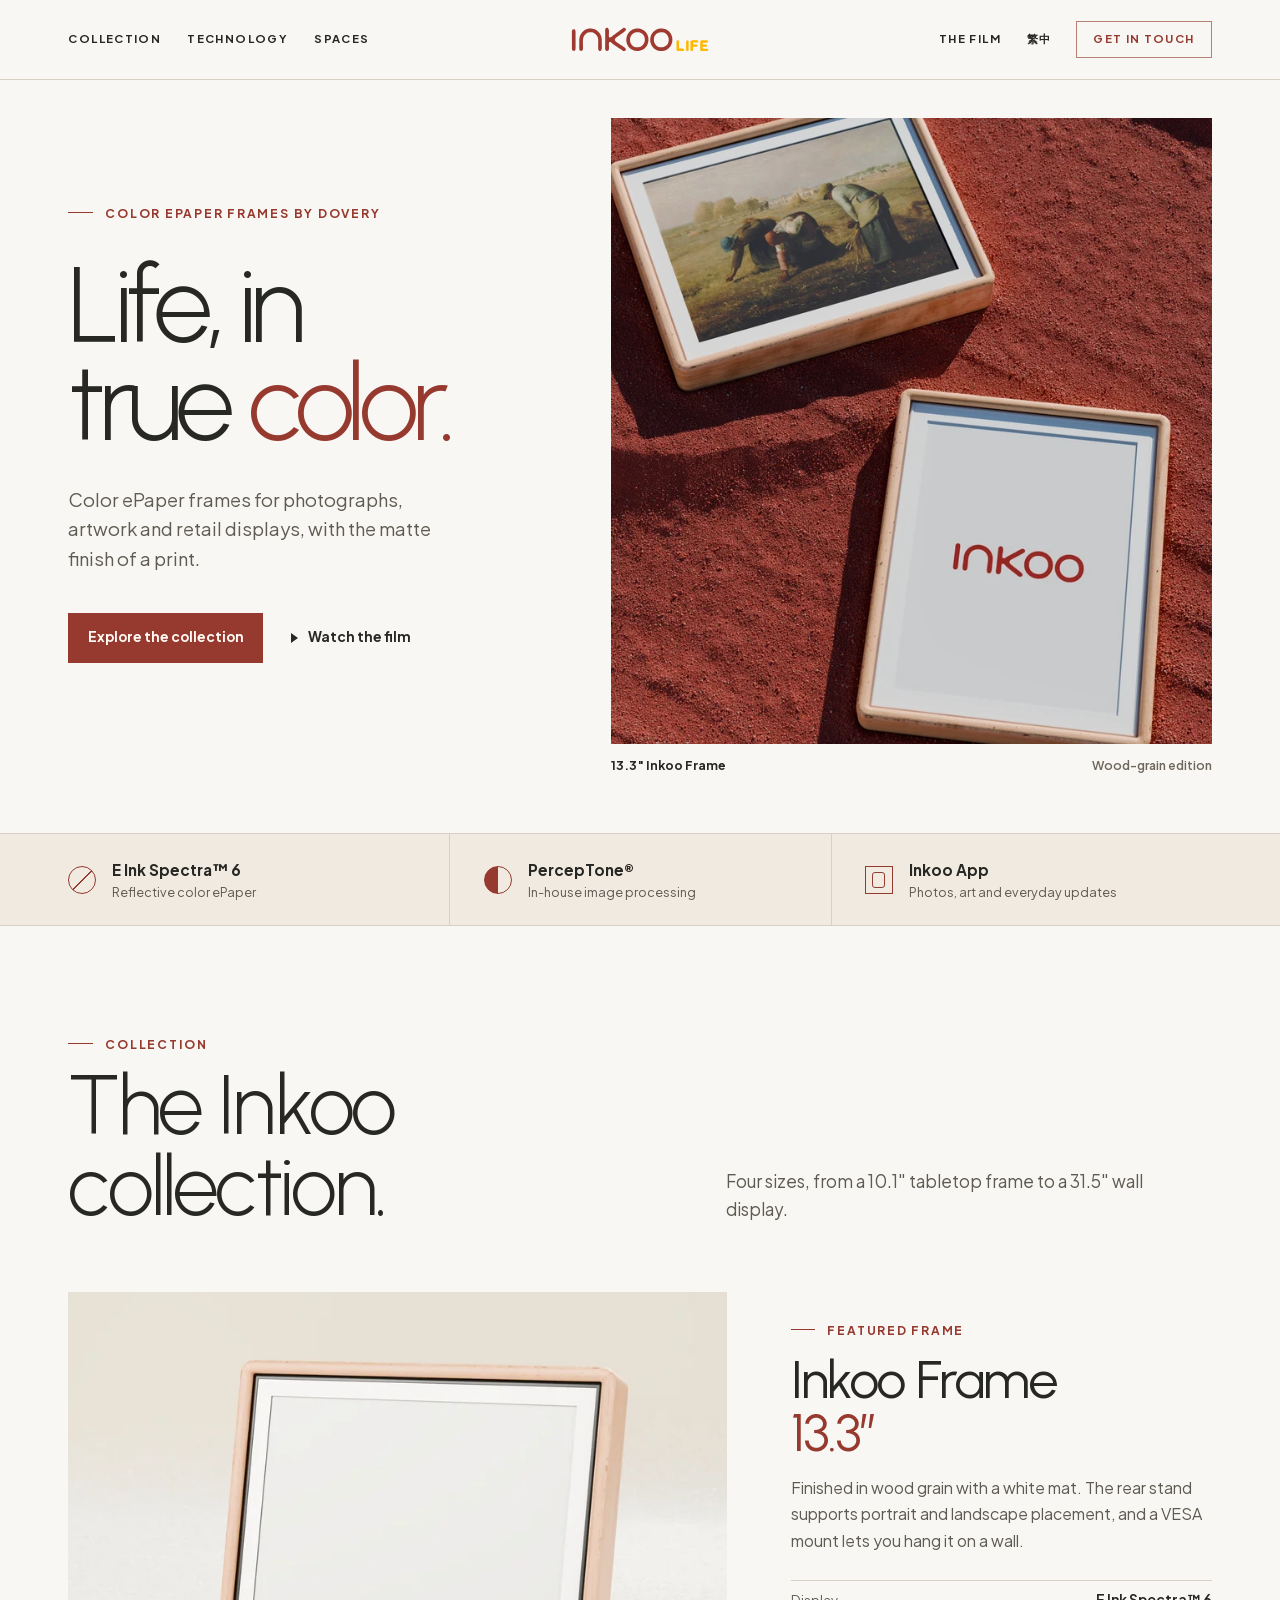
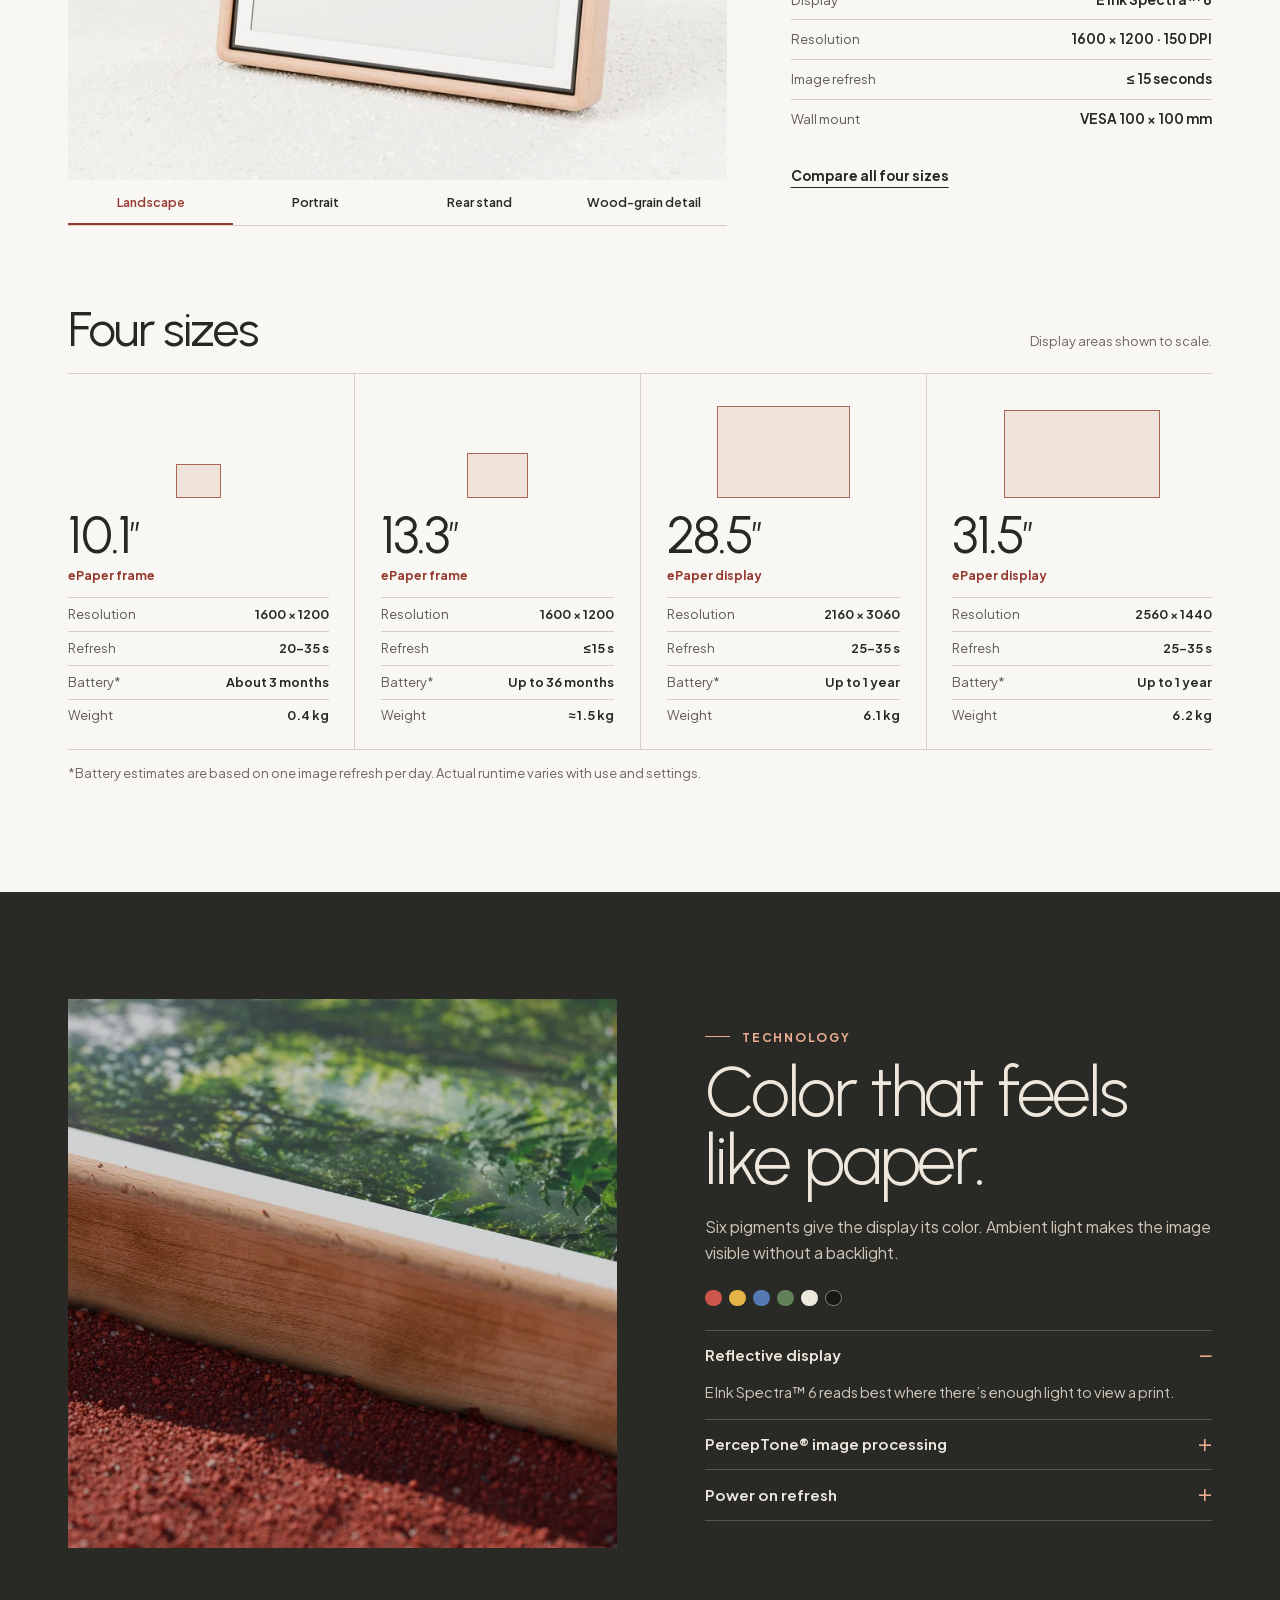
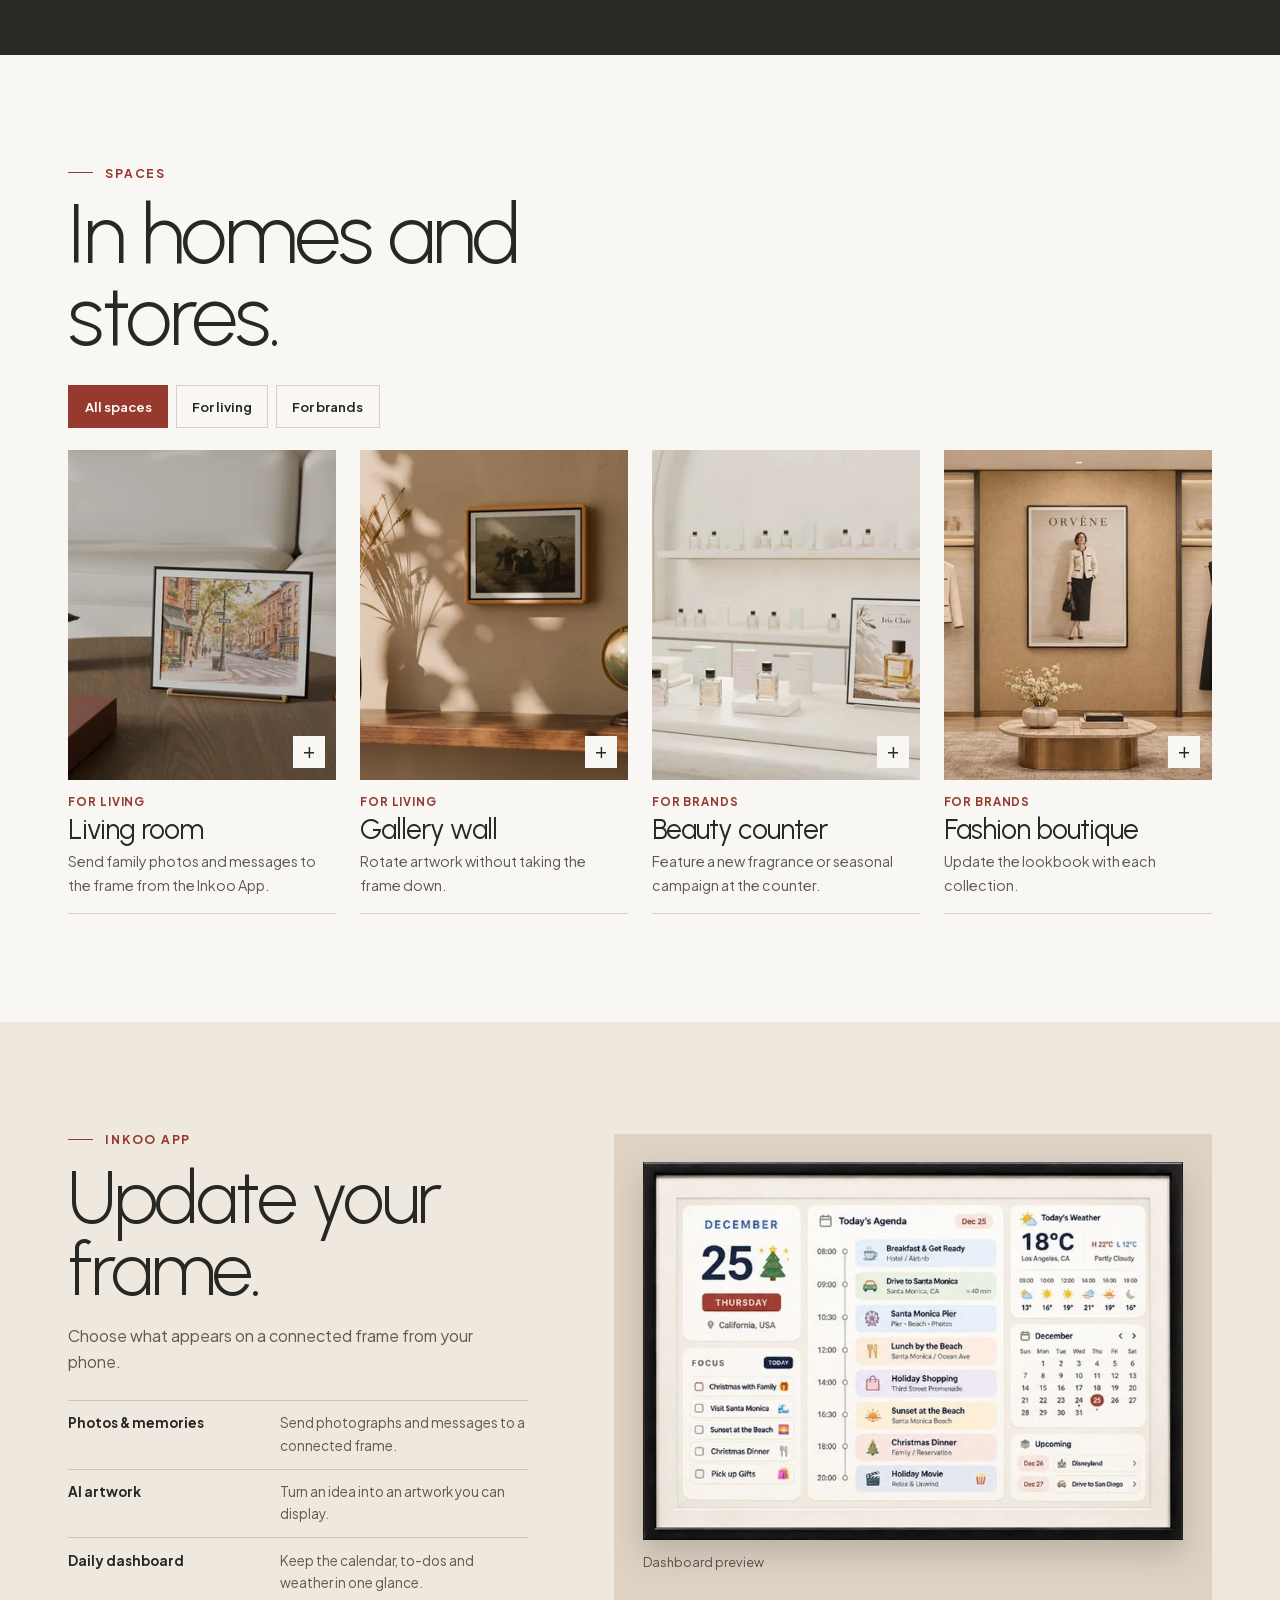
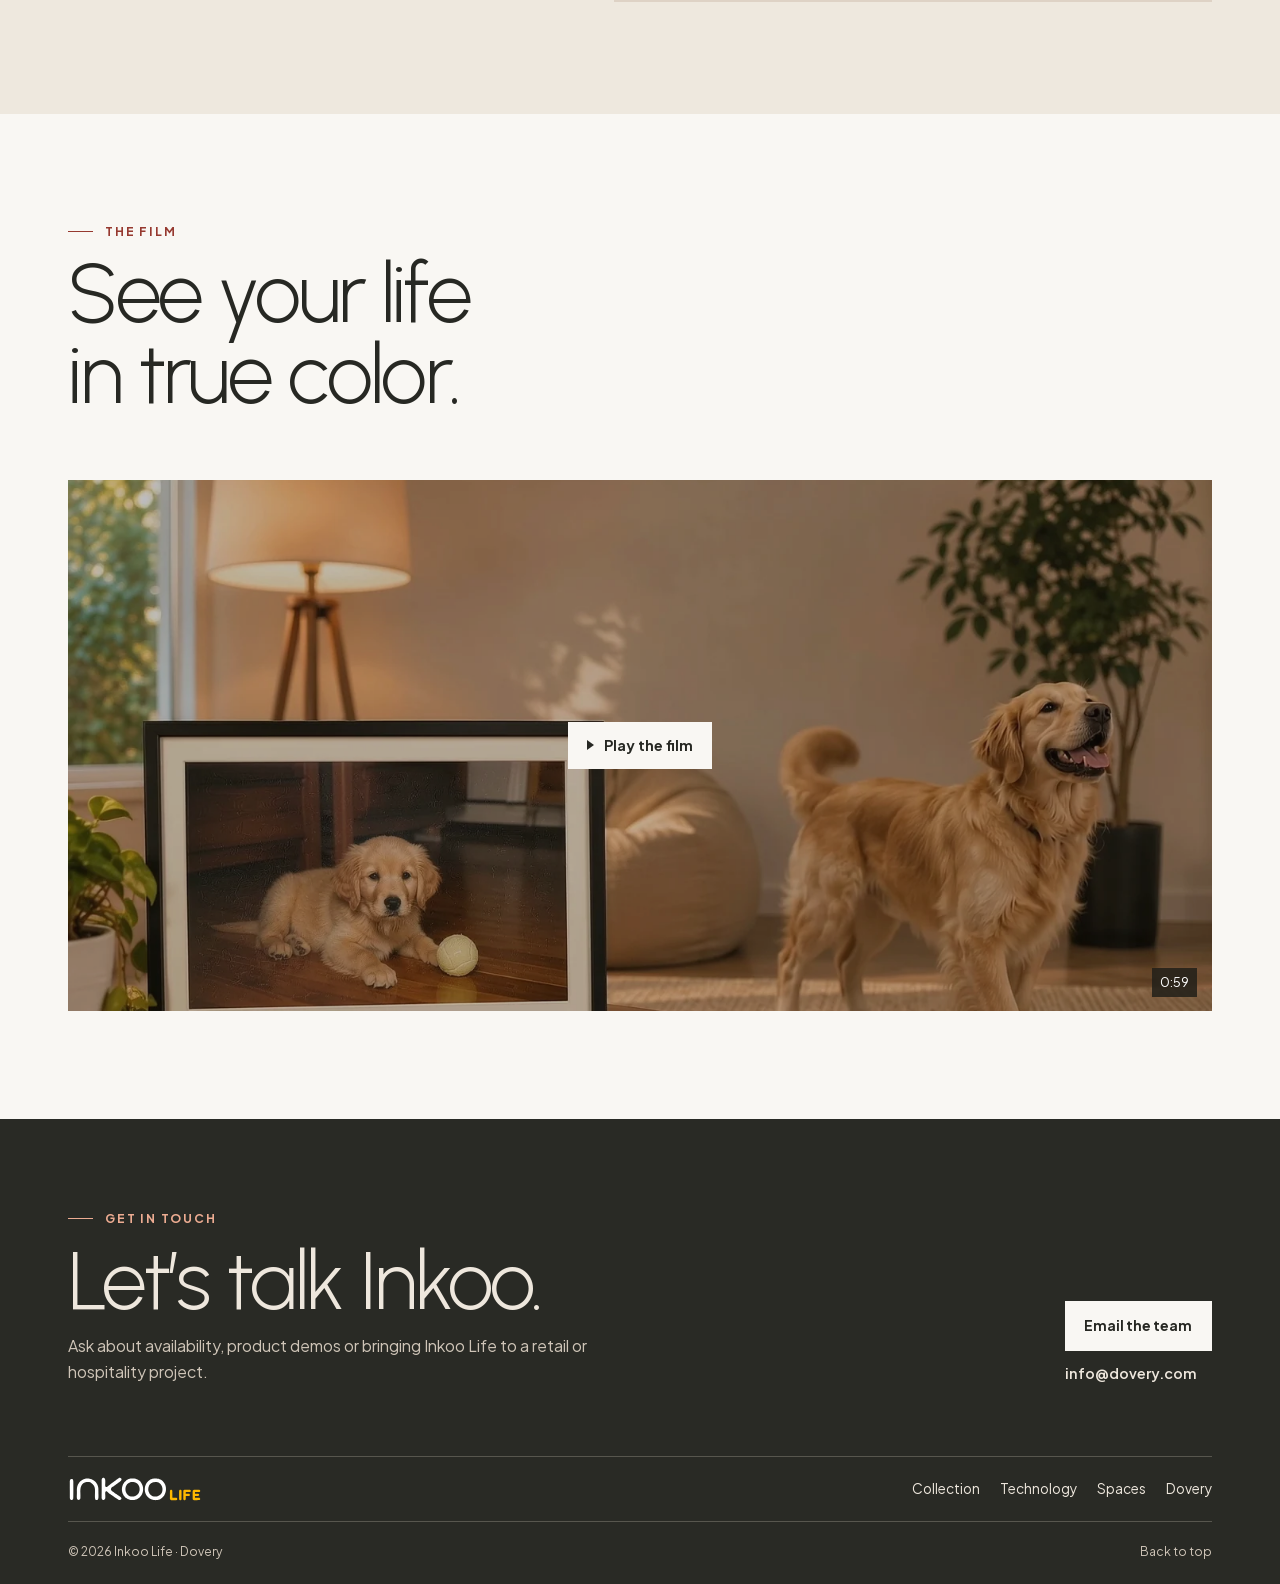
==== docs/index.html @ 4a658386 "Publish Inkoo Life demo" ====
<!doctype html>
<html lang="en">
<head>
  <meta charset="utf-8">
  <meta name="viewport" content="width=device-width, initial-scale=1">
  <meta name="theme-color" content="#f9f7f3">
  <title>Inkoo Life — Color ePaper Frames by Dovery</title>
  <meta name="description" content="Color ePaper frames with the look of print. Explore Inkoo Life by Dovery for homes, galleries and retail spaces.">
  <meta property="og:type" content="website">
  <meta property="og:site_name" content="Inkoo Life">
  <meta property="og:title" content="Inkoo Life — Color ePaper Frames by Dovery">
  <meta property="og:description" content="Color ePaper frames with the look of print. Explore Inkoo Life by Dovery for homes, galleries and retail spaces.">
  <meta property="og:image" content="https://jedieason.github.io/include-life-demo/assets/social.jpg">
  <meta property="og:locale" content="en_US">
  <link rel="canonical" href="https://jedieason.github.io/include-life-demo/">
  <link rel="alternate" hreflang="en" href="https://jedieason.github.io/include-life-demo/">
  <link rel="alternate" hreflang="zh-Hant" href="https://jedieason.github.io/include-life-demo/zh/">
  <link rel="alternate" hreflang="x-default" href="https://jedieason.github.io/include-life-demo/">
  <link rel="icon" type="image/svg+xml" href="./assets/favicon.svg?v=2">
  <link rel="preload" href="./assets/urbanist.woff2" as="font" type="font/woff2" crossorigin>
  <link rel="stylesheet" href="./style.css">
  <script src="./site.js" defer></script>
</head>
<body id="top">
  <a class="skip-link" href="#main">Skip to content</a>
  <header class="site-header">
    <div class="reading-progress" aria-hidden="true"></div>
    <div class="shell header-inner">
      <nav class="nav nav-left" aria-label="Explore Inkoo Life">
        <a href="#collection">Collection</a>
        <a href="#technology">Technology</a>
        <a href="#spaces">Spaces</a>
      </nav>
      <a class="brand" href="./" aria-label="Inkoo Life home">
        <img src="./assets/inkoo-life.svg" width="160" height="31" alt="Inkoo Life">
      </a>
      <nav class="nav nav-right" aria-label="Film, language and contact">
        <a href="#film">The Film</a>
        <a class="language" href="./zh/" hreflang="zh-Hant" lang="zh-Hant">繁中</a>
        <a class="nav-contact" href="#contact">Get in touch</a>
      </nav>
      <details class="mobile-menu">
        <summary><span>Menu</span><i aria-hidden="true"></i></summary>
        <nav class="mobile-nav" aria-label="Explore Inkoo Life">
          <a href="#collection">Collection</a>
          <a href="#technology">Technology</a>
          <a href="#spaces">Spaces</a>
          <a href="#film">The Film</a>
          <a href="#contact">Get in touch</a>
          <a class="language" href="./zh/" hreflang="zh-Hant" lang="zh-Hant">繁中</a>
        </nav>
      </details>
    </div>
  </header>

  <main id="main">
    <section class="hero shell" aria-labelledby="hero-title">
      <div class="hero-copy">
        <p class="eyebrow">Color ePaper frames by Dovery</p>
        <h1 class="hero-title" id="hero-title">Life, in<br>true <em>color.</em></h1>
        <p class="hero-desc">Color ePaper frames for photographs, artwork and retail displays, with the matte finish of a print.</p>
        <div class="hero-actions">
          <a class="button button-primary" href="#collection">Explore the collection</a>
          <a class="text-link play-link" href="#film"><span class="play-icon" aria-hidden="true"></span>Watch the film</a>
        </div>
      </div>
      <figure class="hero-figure">
        <div class="hero-media">
          <img src="./assets/hero-1440.webp" srcset="./assets/hero-720.webp 720w, ./assets/hero-1440.webp 1440w" sizes="(max-width: 730px) 100vw, 53vw" width="1440" height="2016" fetchpriority="high" alt="Two Inkoo Life ePaper frames on red earth, one showing Millet’s The Gleaners">
        </div>
        <figcaption><span>13.3″ Inkoo Frame</span><span>Wood-grain edition</span></figcaption>
      </figure>
    </section>

    <div class="feature-band">
      <div class="shell feature-grid">
        <a href="#technology"><span class="feature-icon pigment-icon" aria-hidden="true"></span><span><strong>E Ink Spectra™ 6</strong><small>Reflective color ePaper</small></span></a>
        <a href="#perceptone"><span class="feature-icon tone-icon" aria-hidden="true"></span><span><strong>PercepTone®</strong><small>In-house image processing</small></span></a>
        <a href="#app"><span class="feature-icon app-icon" aria-hidden="true"></span><span><strong>Inkoo App</strong><small>Photos, art and everyday updates</small></span></a>
      </div>
    </div>

    <section class="section shell" id="collection" aria-labelledby="collection-title">
      <div class="section-head">
        <div>
          <p class="eyebrow">Collection</p>
          <h2 id="collection-title">The Inkoo<br>collection.</h2>
        </div>
        <p>Four sizes, from a 10.1″ tabletop frame to a 31.5″ wall display.</p>
      </div>
      <div class="product">
        <div class="product-gallery" data-gallery>
          <figure class="product-picture">
            <img id="product-view" data-angle="landscape" src="./assets/landscape-1500.webp" srcset="./assets/landscape-900.webp 900w, ./assets/landscape-1500.webp 1500w" sizes="(max-width: 880px) 93vw, 54vw" width="1500" height="1000" loading="lazy" decoding="async" alt="Landscape view of the 13.3-inch Inkoo frame with a wood-grain finish and white mat">
          </figure>
          <div class="product-views" role="group" aria-label="Product view">
            <button type="button" aria-pressed="true" aria-controls="product-view" data-view="./assets/landscape" data-angle="landscape" data-alt="Landscape view of the 13.3-inch Inkoo frame with a wood-grain finish and white mat">Landscape</button>
<button type="button" aria-pressed="false" aria-controls="product-view" data-view="./assets/portrait" data-angle="portrait" data-alt="Portrait view of the 13.3-inch Inkoo frame">Portrait</button>
<button type="button" aria-pressed="false" aria-controls="product-view" data-view="./assets/rear" data-angle="rear" data-alt="Back of the Inkoo frame with its stand extended">Rear stand</button>
<button type="button" aria-pressed="false" aria-controls="product-view" data-view="./assets/joint" data-angle="joint" data-alt="Close-up of the wood-grain corner and layered white mat">Wood-grain detail</button>
          </div>
        </div>
        <div class="product-copy">
          <p class="eyebrow">Featured frame</p>
          <h3>Inkoo Frame <span>13.3″</span></h3>
          <p>Finished in wood grain with a white mat. The rear stand supports portrait and landscape placement, and a VESA mount lets you hang it on a wall.</p>
          <dl class="product-spec">
            <div><dt>Display</dt><dd>E Ink Spectra™ 6</dd></div>
<div><dt>Resolution</dt><dd>1600 × 1200 · 150 DPI</dd></div>
<div><dt>Image refresh</dt><dd>≤ 15 seconds</dd></div>
<div><dt>Wall mount</dt><dd>VESA 100 × 100 mm</dd></div>
          </dl>
          <a class="text-link underlined" href="#sizes">Compare all four sizes</a>
        </div>
      </div>
      <div class="sizes" id="sizes">
        <div class="sizes-head">
          <h3>Four sizes</h3>
          <p>Display areas shown to scale.</p>
        </div>
        <div class="sizes-grid"><article class="model">
          <div class="model-scale" aria-hidden="true">
            <span style="--model-width:29.18%;--model-ratio:1.3333"></span>
          </div>
          <h4>10.1<span>″</span></h4>
          <p>ePaper frame</p>
          <dl><div><dt>Resolution</dt><dd>1600 × 1200</dd></div>
<div><dt>Refresh</dt><dd>20–35 s</dd></div>
<div><dt>Battery*</dt><dd>About 3 months</dd></div>
<div><dt>Weight</dt><dd>0.4 kg</dd></div></dl>
        </article>
<article class="model">
          <div class="model-scale" aria-hidden="true">
            <span style="--model-width:38.83%;--model-ratio:1.3333"></span>
          </div>
          <h4>13.3<span>″</span></h4>
          <p>ePaper frame</p>
          <dl><div><dt>Resolution</dt><dd>1600 × 1200</dd></div>
<div><dt>Refresh</dt><dd>≤ 15 s</dd></div>
<div><dt>Battery*</dt><dd>Up to 36 months</dd></div>
<div><dt>Weight</dt><dd>≈ 1.5 kg</dd></div></dl>
        </article>
<article class="model">
          <div class="model-scale" aria-hidden="true">
            <span style="--model-width:85.05%;--model-ratio:1.4444"></span>
          </div>
          <h4>28.5<span>″</span></h4>
          <p>ePaper display</p>
          <dl><div><dt>Resolution</dt><dd>2160 × 3060</dd></div>
<div><dt>Refresh</dt><dd>25–35 s</dd></div>
<div><dt>Battery*</dt><dd>Up to 1 year</dd></div>
<div><dt>Weight</dt><dd>6.1 kg</dd></div></dl>
        </article>
<article class="model">
          <div class="model-scale" aria-hidden="true">
            <span style="--model-width:100.00%;--model-ratio:1.7776"></span>
          </div>
          <h4>31.5<span>″</span></h4>
          <p>ePaper display</p>
          <dl><div><dt>Resolution</dt><dd>2560 × 1440</dd></div>
<div><dt>Refresh</dt><dd>25–35 s</dd></div>
<div><dt>Battery*</dt><dd>Up to 1 year</dd></div>
<div><dt>Weight</dt><dd>6.2 kg</dd></div></dl>
        </article></div>
        <p class="fine-print">*Battery estimates are based on one image refresh per day. Actual runtime varies with use and settings.</p>
      </div>
    </section>

    <section class="technology" id="technology" aria-labelledby="tech-title">
      <div class="shell tech-grid">
        <figure class="tech-image">
          <img src="./assets/pigments-1450.webp" srcset="./assets/pigments-850.webp 850w, ./assets/pigments-1450.webp 1450w" sizes="(max-width: 880px) 93vw, 47vw" width="1450" height="1450" loading="lazy" decoding="async" alt="Close-up of a rainforest scene shown on an Inkoo ePaper display over red sand">
        </figure>
        <div class="tech-copy">
          <p class="eyebrow">Technology</p>
          <h2 id="tech-title">Color that feels<br>like paper.</h2>
          <p class="tech-intro">Six pigments give the display its color. Ambient light makes the image visible without a backlight.</p>
          <div class="swatches" role="img" aria-label="Six pigments: red, yellow, blue, green, white and black"><i></i><i></i><i></i><i></i><i></i><i></i></div>
          <div class="tech-details"><details id="reflective-color" open><summary>Reflective display</summary><p>E Ink Spectra™ 6 reads best where there’s enough light to view a print.</p></details>
<details id="perceptone"><summary>PercepTone® image processing</summary><p>Dovery’s in-house image engine tunes whites, shadows, gradients and texture for the color ePaper palette.</p></details>
<details id="bistable"><summary>Power on refresh</summary><p>The panel holds a still image without power. Refreshes and standby electronics draw power.</p></details></div>
        </div>
      </div>
    </section>

    <section class="section shell" id="spaces" aria-labelledby="spaces-title">
      <div class="section-head spaces-head">
        <div>
          <p class="eyebrow">Spaces</p>
          <h2 id="spaces-title">In homes and stores.</h2>
        </div>
      </div>
      <div class="space-filter" role="group" aria-label="Filter spaces">
        <button type="button" data-filter="all" aria-pressed="true">All spaces</button>
        <button type="button" data-filter="living" aria-pressed="false">For living</button>
        <button type="button" data-filter="brands" aria-pressed="false">For brands</button>
      </div>
      <div class="space-grid" id="space-grid"><article class="space-card" data-space="living">
          <a class="space-image" href="./assets/living-1280.webp" data-scene data-title="Living room" data-description="Send family photos and messages to the frame from the Inkoo App.">
            <img src="./assets/living-580.webp" width="1600" height="1067" loading="lazy" decoding="async" alt="Image of an Inkoo frame on a coffee table in a softly lit living room">
            <span class="expand-icon" aria-hidden="true">+</span>
          </a>
          <div class="space-copy"><p class="space-category">For living</p><h3>Living room</h3><p>Send family photos and messages to the frame from the Inkoo App.</p></div>
        </article>
<article class="space-card" data-space="living">
          <a class="space-image" href="./assets/wall-1350.webp" data-scene data-title="Gallery wall" data-description="Rotate artwork without taking the frame down.">
            <img src="./assets/wall-580.webp" width="2000" height="1333" loading="lazy" decoding="async" alt="Inkoo frame showing The Gleaners beside dried wheat and a globe">
            <span class="expand-icon" aria-hidden="true">+</span>
          </a>
          <div class="space-copy"><p class="space-category">For living</p><h3>Gallery wall</h3><p>Rotate artwork without taking the frame down.</p></div>
        </article>
<article class="space-card" data-space="brands">
          <a class="space-image" href="./assets/beauty-1280.webp" data-scene data-title="Beauty counter" data-description="Feature a new fragrance or seasonal campaign at the counter.">
            <img src="./assets/beauty-580.webp" width="1400" height="933" loading="lazy" decoding="async" alt="Inkoo display on a light-toned fragrance counter beside perfume bottles">
            <span class="expand-icon" aria-hidden="true">+</span>
          </a>
          <div class="space-copy"><p class="space-category">For brands</p><h3>Beauty counter</h3><p>Feature a new fragrance or seasonal campaign at the counter.</p></div>
        </article>
<article class="space-card" data-space="brands">
          <a class="space-image" href="./assets/boutique-1350.webp" data-scene data-title="Fashion boutique" data-description="Update the lookbook with each collection.">
            <img src="./assets/boutique-580.webp" width="1536" height="1024" loading="lazy" decoding="async" alt="Fashion campaign displayed on an Inkoo panel inside a boutique">
            <span class="expand-icon" aria-hidden="true">+</span>
          </a>
          <div class="space-copy"><p class="space-category">For brands</p><h3>Fashion boutique</h3><p>Update the lookbook with each collection.</p></div>
        </article></div>
    </section>

    <section class="app-section" id="app" aria-labelledby="app-title">
      <div class="shell app-grid">
        <div>
          <p class="eyebrow">Inkoo App</p>
          <h2 id="app-title">Update your<br>frame.</h2>
          <p class="app-intro">Choose what appears on a connected frame from your phone.</p>
          <ul class="app-list"><li><strong>Photos &amp; memories</strong><span>Send photographs and messages to a connected frame.</span></li>
<li><strong>AI artwork</strong><span>Turn an idea into an artwork you can display.</span></li>
<li><strong>Daily dashboard</strong><span>Keep the calendar, to-dos and weather in one glance.</span></li></ul>
        </div>
        <figure class="app-figure">
          <img src="./assets/dashboard-1137.webp" srcset="./assets/dashboard-740.webp 740w, ./assets/dashboard-1137.webp 1137w" sizes="(max-width: 880px) 92vw, 46vw" width="1137" height="796" loading="lazy" decoding="async" alt="Example Inkoo dashboard with a daily agenda, to-do list, monthly calendar and weather">
          <figcaption>Dashboard preview</figcaption>
        </figure>
      </div>
    </section>

    <section class="section shell film" id="film" aria-labelledby="film-title">
      <div class="section-head">
        <div>
          <p class="eyebrow">The Film</p>
          <h2 id="film-title">See your life<br>in true color.</h2>
        </div>
      </div>
      <a class="film-poster" href="./assets/inkoo-film.mp4" data-film aria-label="Watch the film">
        <img src="./assets/film-poster.webp" width="1440" height="690" loading="lazy" decoding="async" alt="A golden retriever beside an Inkoo photo frame in a warm living room">
        <span class="film-play"><span class="play-icon" aria-hidden="true"></span>Play the film</span>
        <span class="film-runtime">0:59</span>
      </a>
    </section>
  </main>

  <footer class="site-footer" id="contact">
    <div class="shell">
      <div class="footer-cta">
        <div>
          <p class="eyebrow">Get in touch</p>
          <h2>Let’s talk Inkoo.</h2>
          <p>Ask about availability, product demos or bringing Inkoo Life to a retail or hospitality project.</p>
        </div>
        <div class="footer-actions">
          <a class="button button-light" href="mailto:info@dovery.com?subject=Inkoo%20Life%20Inquiry">Email the team</a>
          <a class="email-link" href="mailto:info@dovery.com">info@dovery.com</a>
        </div>
      </div>
      <div class="footer-nav">
        <a class="footer-brand" href="./"><img src="./assets/inkoo-life-white.svg" width="160" height="31" alt="Inkoo Life"></a>
        <nav aria-label="Explore Inkoo Life">
          <a href="#collection">Collection</a>
          <a href="#technology">Technology</a>
          <a href="#spaces">Spaces</a>
          <a href="https://dovery.com/">Dovery</a>
        </nav>
      </div>
      <div class="footer-small">
        <span>© 2026 Inkoo Life · Dovery</span>
        <a href="#top">Back to top</a>
      </div>
    </div>
  </footer>
  <dialog class="media-dialog" id="scene-dialog" aria-labelledby="scene-title">
    <div class="dialog-head"><h2 id="scene-title"></h2><form method="dialog"><button class="dialog-close" type="submit" aria-label="Close">×</button></form></div>
    <img alt="" decoding="async">
    <p></p>
  </dialog>
  <dialog class="media-dialog film-dialog" id="film-dialog" aria-labelledby="film-dialog-title">
    <div class="dialog-head"><h2 id="film-dialog-title">Play the film</h2><form method="dialog"><button class="dialog-close" type="submit" aria-label="Close">×</button></form></div>
    <video controls playsinline preload="none"><track kind="captions" label="English" srclang="en" src="./assets/inkoo-film-en.vtt"><track kind="subtitles" label="繁體中文" srclang="zh-Hant" src="./assets/inkoo-film-zh.vtt"></video>
  </dialog>
</body>
</html>
---- docs/style.css ----
@font-face {
  font-family: Urbanist;
  src: url("assets/urbanist.woff2") format("woff2");
  font-weight: 300 600;
  font-display: swap;
}

@font-face {
  font-family: "Plus Jakarta Sans";
  src: url("assets/plus-jakarta-sans.woff2") format("woff2");
  font-weight: 300 700;
  font-display: swap;
}

:root {
  color-scheme: light;
  --paper: #f9f7f3;
  --surface: #f0ebe3;
  --ink: #272823;
  --muted: #5e5b52;
  --quiet: #6d665c;
  --rule: #d8d0c5;
  --clay: #96392f;
  --clay-dark: #782a22;
  --night: #292a25;
  --on-dark: #eee7dd;
  --dark-muted: #cec4b7;
  --dark-rule: #57564e;
  --display: Urbanist, "Helvetica Neue", Arial, sans-serif;
  --body: "Plus Jakarta Sans", Arial, sans-serif;
  --gutter: clamp(1.25rem, 5.35vw, 6.5rem);
  --header: 5rem;
  --section: clamp(4.25rem, 8.4vw, 9rem);
}

* { box-sizing: border-box; }
html { scroll-behavior: smooth; scroll-padding-top: calc(var(--header) + 1.35rem); }
body { margin: 0; background: var(--paper); color: var(--ink); font: 1rem/1.65 var(--body); }
h1, h2, h3, h4, p, figure, dl, dd { margin: 0; }
h1, h2, h3, h4 { font-family: var(--display); line-height: 1; font-weight: 400; letter-spacing: -.034em; }
a { color: inherit; text-decoration: none; }
button { color: inherit; font: inherit; cursor: pointer; }
img { display: block; max-width: 100%; }
[hidden] { display: none !important; }
:focus-visible { outline: 2px solid var(--clay); outline-offset: 5px; }
::selection { color: #fff; background: var(--clay); }

.shell {
  width: min(calc(100% - 2 * var(--gutter)), 92rem);
  margin-inline: auto;
}

.skip-link {
  position: fixed;
  z-index: 6;
  top: .65rem;
  left: 1rem;
  background: var(--ink);
  color: #fff;
  padding: .5rem 1rem;
  transform: translateY(-160%);
}

.skip-link:focus { transform: translateY(0); }
.eyebrow {
  display: flex;
  align-items: center;
  gap: .75rem;
  color: var(--clay);
  font-size: .76rem;
  font-weight: 700;
  letter-spacing: .145em;
  text-transform: uppercase;
}

.eyebrow::before { content: ""; width: 1.55rem; height: 1px; flex: 0 0 auto; background: currentColor; }
.site-header {
  position: sticky;
  z-index: 5;
  top: 0;
  height: var(--header);
  border-bottom: 1px solid var(--rule);
  background: var(--paper);
}

.reading-progress { position: absolute; inset: 0 auto auto 0; width: 100%; height: 2px; background: var(--clay); transform: scaleX(0); transform-origin: left; pointer-events: none; }
.header-inner { display: grid; grid-template-columns: 1fr auto 1fr; align-items: center; height: 100%; }
.brand { display: block; padding: .5rem 0; }
.brand img { width: clamp(7.6rem, 11vw, 10rem); height: auto; }
.nav { display: flex; align-items: center; gap: clamp(.9rem, 2.05vw, 2.6rem); }
.nav-right { justify-content: end; }
.nav a {
  display: inline-flex;
  align-items: center;
  min-height: 2.75rem;
  color: var(--ink);
  font-size: .71rem;
  font-weight: 700;
  letter-spacing: .12em;
  text-transform: uppercase;
  white-space: nowrap;
  transition: color .2s ease;
}
.nav a:hover, .nav a[aria-current="location"], .nav .nav-contact { color: var(--clay); }
.nav .nav-contact { padding-inline: 1rem; border: 1px solid #b48174; min-height: 2.3rem; }
.nav .nav-contact:hover { background: var(--clay); color: white; border-color: var(--clay); }
.nav .language { letter-spacing: .035em; }
.mobile-menu { display: none; }

.hero {
  display: grid;
  grid-template-columns: minmax(0, .9fr) minmax(0, 1.1fr);
  gap: clamp(1.1rem, 4vw, 5rem);
  align-items: center;
  padding-block: clamp(1.5rem, 3vw, 3.35rem) clamp(2.1rem, 4.5vw, 4.4rem);
}

.hero-copy { padding-bottom: 1.8rem; }
.hero-title {
  margin: clamp(1.2rem, 2.6vw, 2.4rem) 0 clamp(1.15rem, 2.5vw, 2.4rem);
  font-size: clamp(4.15rem, 8.35vw, 10rem);
  font-weight: 300;
  line-height: .92;
  letter-spacing: -.063em;
}

.hero-title em { color: var(--clay); font-style: normal; }
.hero-desc { max-width: 25rem; color: var(--muted); font-size: clamp(1rem, 1.44vw, 1.22rem); line-height: 1.62; }
.hero-actions { display: flex; align-items: center; flex-wrap: wrap; gap: .75rem clamp(1.1rem, 2.2vw, 2.1rem); margin-top: clamp(1.3rem, 3vw, 2.45rem); }
.button { display: inline-flex; min-height: 3.125rem; align-items: center; justify-content: center; padding: .7rem 1.2rem; font-size: .86rem; font-weight: 700; text-align: center; transition: background .2s ease, color .2s ease; }
.button-primary { color: #fffaf4; background: var(--clay); }
.button-primary:hover { background: var(--clay-dark); }
.text-link { display: inline-flex; align-items: center; justify-content: flex-start; gap: .6rem; min-height: 2.75rem; font-size: .86rem; font-weight: 700; }
.text-link:hover { color: var(--clay); }
.underlined { text-decoration: underline; text-underline-offset: .4rem; text-decoration-thickness: 1px; }
.play-icon { width: 0; height: 0; border-top: 5px solid transparent; border-bottom: 5px solid transparent; border-left: 7px solid currentColor; }
.hero-media { aspect-ratio: 1 / 1.042; overflow: hidden; background: #79372a; }
.hero-media img { width: 100%; height: 100%; object-fit: cover; object-position: 50% 50%; }
.hero-figure figcaption {
  display: flex;
  flex-wrap: wrap;
  justify-content: space-between;
  gap: .125rem .75rem;
  padding-top: .7rem;
  color: var(--quiet);
  font-size: .77rem;
  font-weight: 600;
}
.hero-figure figcaption span:first-child { color: var(--ink); font-weight: 700; }

.feature-band { background: #f1eae1; border-block: 1px solid var(--rule); }
.feature-grid { display: grid; grid-template-columns: repeat(3, minmax(0, 1fr)); }
.feature-grid a { min-width: 0; display: flex; align-items: center; gap: 1rem; padding: 1.4rem 1.4rem 1.4rem 0; }
.feature-grid a + a { padding-left: clamp(.9rem, 2.6vw, 2.45rem); border-left: 1px solid var(--rule); }
.feature-grid a:hover strong { color: var(--clay); }
.feature-grid strong, .feature-grid small { display: block; }
.feature-grid strong { font-size: .96rem; font-weight: 700; }
.feature-grid small { color: var(--muted); font-size: .79rem; }
.feature-icon { width: 1.75rem; height: 1.75rem; flex: 0 0 auto; color: var(--clay); }
.pigment-icon { border-radius: 50%; border: 1px solid currentColor; background: linear-gradient(135deg, transparent 49%, currentColor 50%, currentColor 52%, transparent 53%); }
.tone-icon { border-radius: 50%; border: 1px solid currentColor; background: linear-gradient(90deg, currentColor 50%, transparent 50%); }
.app-icon { border: 1px solid currentColor; display: grid; place-items: center; }
.app-icon::before { content: ""; display: block; width: 44%; height: 55%; border: 1px solid currentColor; border-radius: 3px; }

.section { padding-block: var(--section); }
.section-head { display: grid; grid-template-columns: 1.1fr .9fr; gap: clamp(1rem, 5vw, 5rem); align-items: end; margin-bottom: clamp(2rem, 5vw, 4.25rem); }
.section-head h2, .tech-copy h2, .app-grid h2, .footer-cta h2 {
  margin-top: .7rem;
  font-size: clamp(3rem, 6.5vw, 7rem);
  font-weight: 300;
  line-height: .98;
}
.section-head > p { color: var(--muted); max-width: 30rem; font-size: clamp(1rem, 1.35vw, 1.15rem); padding-bottom: .25rem; }
.product { display: grid; grid-template-columns: 1.22fr .78fr; gap: clamp(1.7rem, 5vw, 5.25rem); align-items: center; }
.product-picture {
  background: #eae5db;
  aspect-ratio: 1.35;
  position: relative;
  overflow: hidden;
}
.product-picture img { position: absolute; inset: 0; width: 100%; height: 100%; object-fit: contain; }
.product-picture img[data-angle="landscape"],
.product-picture img[data-angle="portrait"] { object-fit: cover; }
.product-views { display: none; grid-template-columns: repeat(4, minmax(0, 1fr)); border-bottom: 1px solid var(--rule); }
.has-js .product-views { display: grid; }
.product-views button { min-height: 2.85rem; border: 0; background: transparent; padding: .55rem .3rem; font-size: .78rem; font-weight: 600; }
.product-views button:hover { background: var(--surface); }
.product-views button[aria-pressed="true"] { color: var(--clay); box-shadow: inset 0 -2px var(--clay); }
.product-copy h3 { margin: .8rem 0 1rem; font-size: clamp(2.45rem, 4.15vw, 4.65rem); }
.product-copy h3 span { display: block; color: var(--clay); }
.product-copy > p:not(.eyebrow) { color: var(--muted); }
.product-spec { margin-block: 1.6rem 1rem; }
.product-spec > div, .model dl > div { display: flex; justify-content: space-between; gap: .45rem; border-top: 1px solid var(--rule); padding-block: .5rem; }
.product-spec dt, .model dt { color: var(--muted); font-size: .82rem; }
.product-spec dd, .model dd { font-size: .86rem; text-align: right; font-weight: 650; }
.sizes { margin-top: clamp(3rem, 6.2vw, 6rem); }
.sizes-head { display: flex; gap: .4rem 2rem; flex-wrap: wrap; align-items: baseline; justify-content: space-between; padding-bottom: 1.2rem; border-bottom: 1px solid var(--rule); }
.sizes-head h3 { font-size: clamp(2rem, 3.8vw, 3.5rem); }
.sizes-head p, .fine-print { color: var(--quiet); font-size: .81rem; }
.sizes-grid { display: grid; grid-template-columns: repeat(4, minmax(0, 1fr)); border-bottom: 1px solid var(--rule); }
.model { min-width: 0; padding: 1.35rem clamp(.9rem, 2vw, 2rem) 1.05rem; }
.model:first-child { padding-left: 0; }
.model:last-child { padding-right: 0; }
.model + .model { border-left: 1px solid var(--rule); }
.model-scale { width: min(100%, clamp(8rem, 12.25vw, 12rem)); margin-inline: auto; height: auto; aspect-ratio: 1 / .72; display: flex; justify-content: center; align-items: end; padding-bottom: .65rem; }
.model-scale span { width: var(--model-width); aspect-ratio: var(--model-ratio); display: block; border: 1px solid #a96657; background: #efe3d9; }
.model h4 { font-size: clamp(2.1rem, 4.1vw, 4.3rem); font-variant-numeric: lining-nums tabular-nums; }
.model h4 span { font-size: .65em; vertical-align: .18em; }
.model > p { margin-block: .25rem .7rem; color: var(--clay); font-size: .77rem; font-weight: 700; }
.model dl > div { padding-block: .37rem; }
.model dt, .model dd { font-size: clamp(.7rem, 1vw, .835rem); }
.fine-print { margin-top: .8rem; }

.technology { background: var(--night); color: var(--on-dark); padding-block: var(--section); }
.tech-grid { display: grid; grid-template-columns: 1.04fr .96fr; gap: clamp(1.7rem, 6.9vw, 7rem); align-items: center; }
.tech-image img { width: 100%; height: auto; aspect-ratio: 1; object-fit: cover; background: #3f3c33; }
.technology .eyebrow, .site-footer .eyebrow { color: #edac92; }
.tech-copy h2 { font-size: clamp(2.6rem, 5.45vw, 6rem); }
.tech-intro { color: var(--dark-muted); margin-top: 1.2rem; }
.swatches { display: flex; flex-wrap: wrap; gap: .45rem; margin: 1.45rem 0; }
.swatches i { width: 1.05rem; height: 1.05rem; border-radius: 50%; background: #cb5649; }
.swatches i:nth-child(2) { background: #e5b448; }
.swatches i:nth-child(3) { background: #557ab3; }
.swatches i:nth-child(4) { background: #608159; }
.swatches i:nth-child(5) { background: #ece9dd; }
.swatches i:nth-child(6) { background: #171814; border: 1px solid #817e72; }
.tech-details details { border-top: 1px solid var(--dark-rule); }
.tech-details details:last-child { border-bottom: 1px solid var(--dark-rule); }
.tech-details summary { display: flex; justify-content: space-between; align-items: center; gap: 1rem; min-height: 3.1rem; cursor: pointer; list-style: none; font-size: .93rem; font-weight: 650; }
.tech-details summary::-webkit-details-marker { display: none; }
.tech-details summary::after { content: "+"; color: #edac92; font: 1.45rem/1 var(--display); }
.tech-details details[open] summary::after { content: "−"; }
.tech-details details p { padding-bottom: .9rem; color: var(--dark-muted); font-size: .91rem; }
.technology :focus-visible, .site-footer :focus-visible { outline-color: #edac92; }

.spaces-head { margin-bottom: 1.75rem; }
.space-filter { display: none; flex-wrap: wrap; gap: .5rem; margin-bottom: 1.35rem; }
.has-js .space-filter { display: flex; }
.space-filter button { min-height: 2.7rem; padding: .4rem .95rem; border: 1px solid var(--rule); background: transparent; font-size: .82rem; font-weight: 650; }
.space-filter button:hover { border-color: var(--clay); color: var(--clay); }
.space-filter button[aria-pressed="true"] { background: var(--clay); border-color: var(--clay); color: #fffaf4; }
.space-grid { display: grid; grid-template-columns: repeat(4, minmax(0, 1fr)); gap: clamp(.8rem, 1.85vw, 1.75rem); }
.space-grid.is-filtered { grid-template-columns: repeat(2, minmax(0, 1fr)); }
.space-grid.is-filtered .space-image { aspect-ratio: 1.5; }
.space-card { min-width: 0; border-bottom: 1px solid var(--rule); }
.space-image { position: relative; display: block; aspect-ratio: 1 / 1.23; overflow: hidden; background: #dfd1bd; }
.space-image img { width: 100%; height: 100%; object-fit: cover; transition: transform .45s cubic-bezier(.24,.6,.24,1); }
.space-image:hover img { transform: scale(1.045); }
.space-card:nth-child(1) img { object-position: 63% center; }
.space-card:nth-child(2) img { object-position: 51% center; }
.space-card:nth-child(3) img { object-position: 68% center; }
.expand-icon { position: absolute; right: .7rem; bottom: .7rem; display: grid; width: 2rem; height: 2rem; place-items: center; color: var(--ink); background: var(--paper); font: 1.3rem/1 var(--display); }
.space-copy { padding: .8rem 0 1rem; }
.space-copy h3 { font-size: clamp(1.35rem, 2.2vw, 2.3rem); margin: .25rem 0 .42rem; }
.space-copy p { font-size: .89rem; color: var(--muted); }
.space-copy .space-category { color: var(--clay); font-size: .72rem; font-weight: 700; letter-spacing: .075em; text-transform: uppercase; }

.app-section { background: #eee8de; padding-block: var(--section); }
.app-grid { display: grid; grid-template-columns: .87fr 1.13fr; align-items: center; gap: clamp(1.7rem, 6.7vw, 6rem); }
.app-grid h2 { font-size: clamp(2.7rem, 5.8vw, 6.1rem); }
.app-intro { color: var(--muted); margin-top: 1.05rem; }
.app-list { padding: 0; margin: 1.5rem 0 0; list-style: none; }
.app-list li { display: grid; grid-template-columns: minmax(7.8rem, .8fr) 1fr; gap: .35rem .85rem; padding-block: .72rem; border-top: 1px solid #d0c5b8; font-size: .85rem; }
.app-list strong { font-weight: 700; }
.app-list span { color: var(--muted); }
.app-figure { padding: clamp(.8rem, 2.25vw, 2.15rem); background: #ded2c5; }
.app-figure img { width: 100%; height: auto; box-shadow: 0 .9rem 1.75rem #35302735; }
.app-figure figcaption { padding-top: .77rem; color: #575047; font-size: .79rem; }

.film-poster { position: relative; display: grid; width: 100%; min-height: 13rem; place-items: center; background: #29251f; overflow: hidden; aspect-ratio: 2.15; color: white; isolation: isolate; }
.film-poster img { position: absolute; z-index: -2; inset: 0; width: 100%; height: 100%; object-fit: cover; transition: transform .55s ease; }
.film-poster::before { content: ""; position: absolute; z-index: -1; inset: 0; background: #17130f44; }
.film-poster:hover img { transform: scale(1.025); }
.film-play { display: flex; gap: .65rem; align-items: center; padding: .75rem 1.2rem; background: var(--paper); color: var(--ink); font-size: .89rem; font-weight: 700; }
.film-runtime { position: absolute; bottom: .9rem; right: .9rem; padding: .25rem .5rem; background: #222019dc; font-size: .8rem; }

.site-footer { padding-top: clamp(3.75rem, 7vw, 7rem); background: var(--night); color: var(--on-dark); }
.footer-cta { display: flex; align-items: end; justify-content: space-between; gap: 1.55rem 3rem; padding-bottom: clamp(2.15rem, 5.5vw, 4.75rem); }
.footer-cta h2 { font-size: clamp(2.75rem, 6.4vw, 6.5rem); }
.footer-cta p:not(.eyebrow) { margin-top: .8rem; max-width: 34rem; color: var(--dark-muted); }
.footer-actions { display: grid; gap: .65rem; justify-items: start; }
.button-light { background: var(--paper); color: var(--ink); white-space: nowrap; }
.button-light:hover { background: #eed2c2; }
.email-link { font-size: .9rem; font-weight: 600; }
.email-link:hover { text-decoration: underline; }
.footer-nav, .footer-small { display: flex; flex-wrap: wrap; align-items: center; justify-content: space-between; border-top: 1px solid var(--dark-rule); gap: .75rem 1.3rem; padding-block: 1.2rem; }
.footer-brand img { width: 8.35rem; height: auto; }
.footer-nav nav { display: flex; flex-wrap: wrap; gap: .55rem 1.25rem; font-size: .86rem; }
.footer-small { color: var(--dark-muted); font-size: .76rem; padding-bottom: 1.4rem; }
.footer-nav a:hover, .footer-small a:hover { color: #edac92; }

.media-dialog { width: min(56rem, calc(100% - 2rem)); max-height: 94svh; padding: 1rem; border: 0; background: var(--paper); color: var(--ink); box-shadow: 0 2rem 6rem #0006; overflow: auto; }
.media-dialog::backdrop { background: #171813d7; }
body:has(.media-dialog[open]) { overflow: hidden; }
.dialog-head { display: flex; align-items: center; justify-content: space-between; gap: .75rem; margin-bottom: .7rem; }
.dialog-head h2 { font-size: clamp(1.25rem, 3vw, 1.85rem); }
.dialog-close { display: grid; place-items: center; width: 2.75rem; height: 2.75rem; border: 1px solid var(--rule); background: transparent; font: 1.6rem/1 var(--display); }
.dialog-close:hover { background: var(--surface); }
.media-dialog img, .media-dialog video { width: 100%; max-height: 71svh; object-fit: contain; background: #181912; }
.media-dialog p { margin-top: .65rem; font-size: .91rem; color: var(--muted); }

:lang(zh-Hant) { --cjk: "PingFang TC", "Noto Sans TC", "Microsoft JhengHei", sans-serif; }
html:lang(zh-Hant) body { font-family: "Plus Jakarta Sans", var(--cjk); }
html:lang(zh-Hant) h1, html:lang(zh-Hant) h2, html:lang(zh-Hant) h3, html:lang(zh-Hant) h4 { font-family: Urbanist, var(--cjk); }
html:lang(zh-Hant) .hero-title { font-size: clamp(3.75rem, 7vw, 8rem); line-height: 1.08; letter-spacing: -.075em; }
html:lang(zh-Hant) .section-head h2, html:lang(zh-Hant) .tech-copy h2, html:lang(zh-Hant) .app-grid h2, html:lang(zh-Hant) .footer-cta h2 { font-size: clamp(2.5rem, 5.1vw, 5.6rem); line-height: 1.12; }

@media (max-width: 1000px) {
  .nav a { letter-spacing: .07em; }
  .nav .nav-contact { padding-inline: .65rem; }
  .model { padding-inline: .75rem; }
  .model dl > div { flex-wrap: wrap; }
  .model dd { margin-left: auto; }
}

@media (max-width: 880px) {
  :root { --header: 4.3rem; }
  .header-inner { grid-template-columns: 1fr auto; }
  .nav { display: none; }
  .brand { justify-self: start; }
  .mobile-menu { display: block; }
  .mobile-menu summary { display: flex; align-items: center; gap: .6rem; list-style: none; cursor: pointer; min-height: 2.75rem; padding: .3rem .1rem .3rem .5rem; font-size: .82rem; font-weight: 700; }
  .mobile-menu summary::-webkit-details-marker { display: none; }
  .mobile-menu summary i { display: block; width: 1.3rem; height: .55rem; border-block: 1px solid currentColor; }
  .mobile-menu[open] summary { color: var(--clay); }
  .mobile-nav { position: absolute; inset: 100% 0 auto; display: grid; background: var(--paper); border-bottom: 1px solid var(--rule); padding: .3rem var(--gutter) .85rem; }
  .mobile-nav a { display: flex; align-items: center; min-height: 2.85rem; border-bottom: 1px solid var(--rule); font-size: .95rem; }
  .mobile-nav a:hover { color: var(--clay); }
  .mobile-nav .language { border-bottom: 0; }
  .product, .tech-grid, .app-grid { grid-template-columns: minmax(0, 1fr); }
  .tech-copy { grid-row: 1; }
  .app-figure { max-width: 42rem; }
  .product-copy h3 span { display: inline; }
}

@media (max-width: 730px) {
  .hero { grid-template-columns: minmax(0, 1fr); gap: 1.25rem; padding-top: .9rem; }
  .hero-figure { grid-row: 1; }
  .hero-media { aspect-ratio: 1.04; }
  .hero-copy { padding: .25rem 0 0; }
  .hero-title { font-size: clamp(3.9rem, 12.6vw, 6rem); margin-block: .95rem; }
  .hero-desc { max-width: 27rem; }
  .feature-grid { grid-template-columns: 1fr; }
  .feature-grid a, .feature-grid a + a { padding: .68rem 0; border-left: 0; }
  .feature-grid a + a { border-top: 1px solid var(--rule); }
  .feature-icon { width: 1.35rem; height: 1.35rem; }
  .section-head { grid-template-columns: minmax(0, 1fr); gap: .95rem; }
  .sizes-grid, .space-grid { grid-template-columns: repeat(2, minmax(0, 1fr)); }
  .sizes-grid .model { padding-inline: .85rem; }
  .sizes-grid .model:nth-child(odd) { border-left: 0; padding-left: 0; }
  .sizes-grid .model:nth-child(even) { padding-right: 0; }
  .sizes-grid .model:nth-child(n+3) { border-top: 1px solid var(--rule); }
  .model-scale { max-height: 8.65rem; }
  .space-grid.is-filtered .space-image { aspect-ratio: 1 / 1.23; }
  .model dt, .model dd { font-size: .73rem; }
  .footer-cta { flex-direction: column; align-items: start; }
  html:lang(zh-Hant) .hero-title { font-size: clamp(3.1rem, 11vw, 5.6rem); }
}

@media (max-width: 380px) {
  .hero-actions { gap: .55rem 1rem; }
  .hero-title { font-size: clamp(3.45rem, 13vw, 3.9rem); }
  .app-list li { grid-template-columns: minmax(0, 1fr); }
  .product-views { grid-template-columns: repeat(2, minmax(0, 1fr)); }
}

@media (prefers-reduced-motion: reduce) {
  *, *::before, *::after { scroll-behavior: auto !important; transition: none !important; }
}
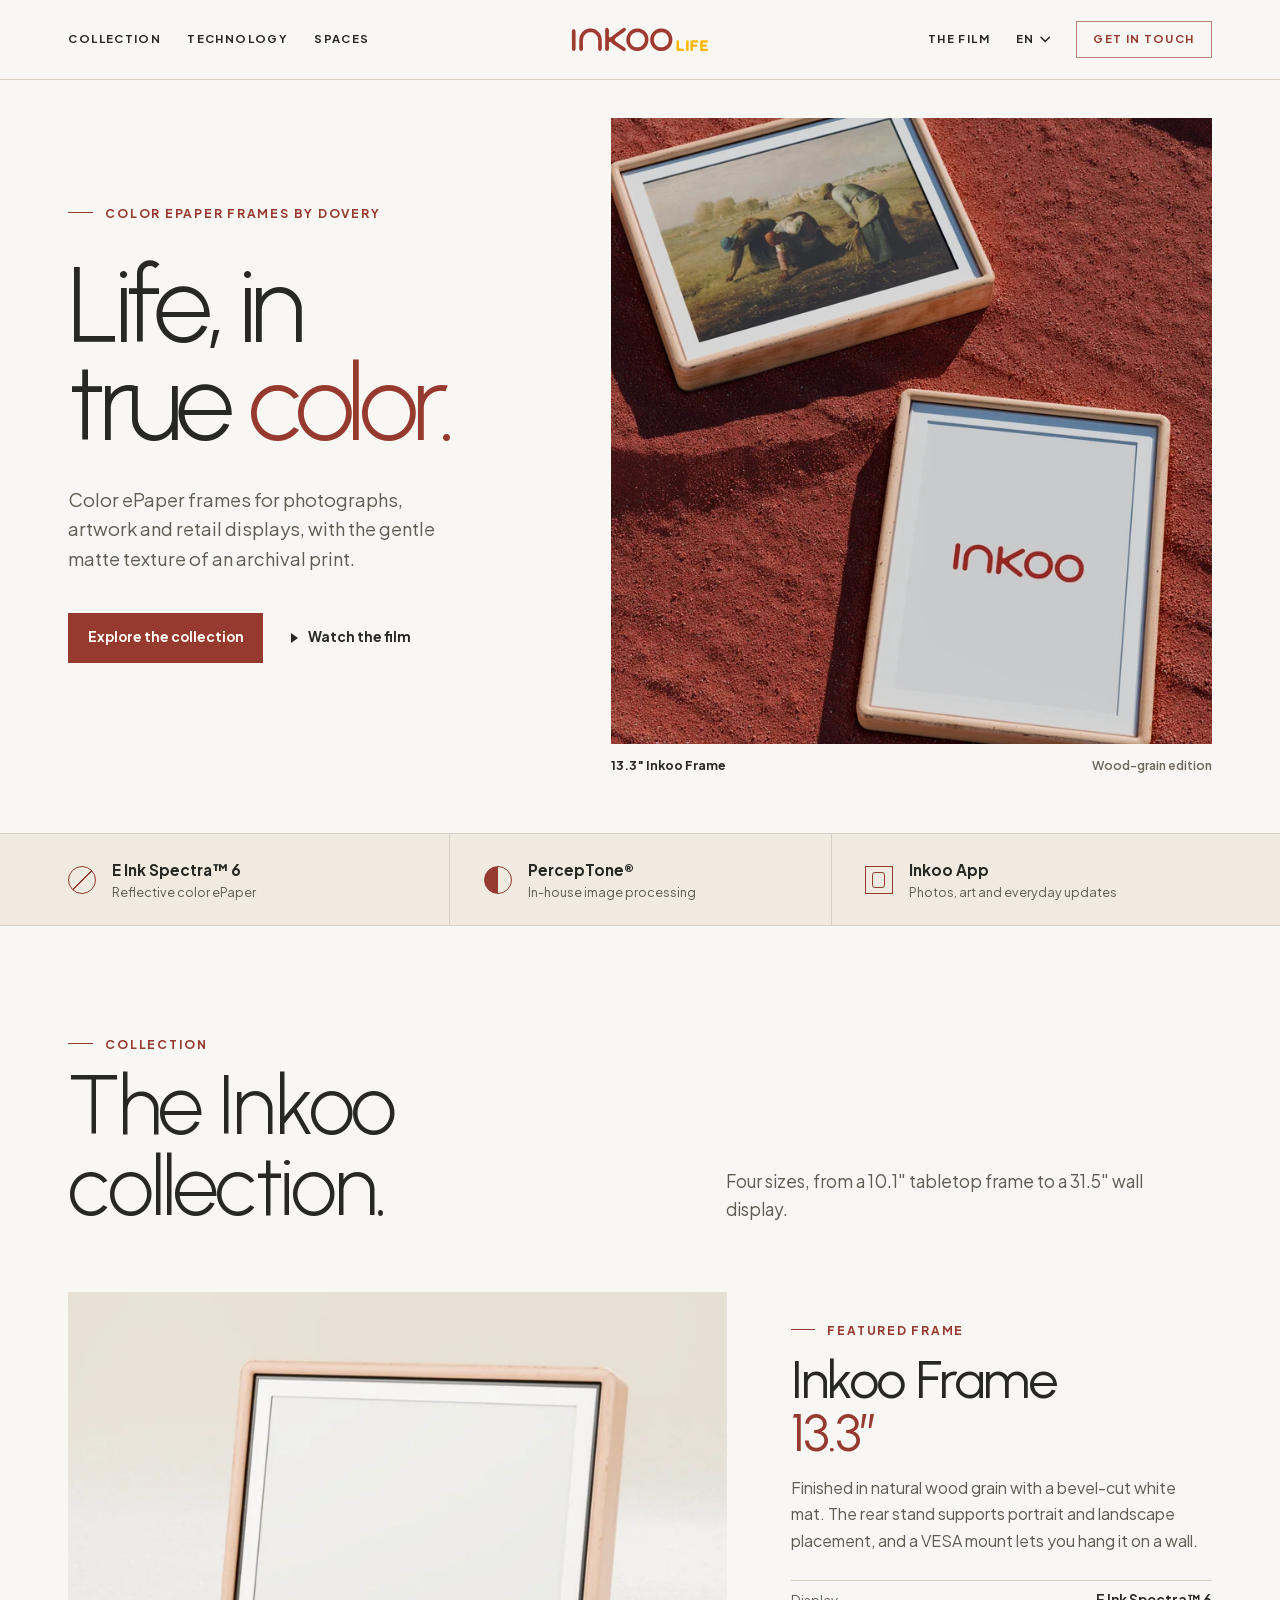
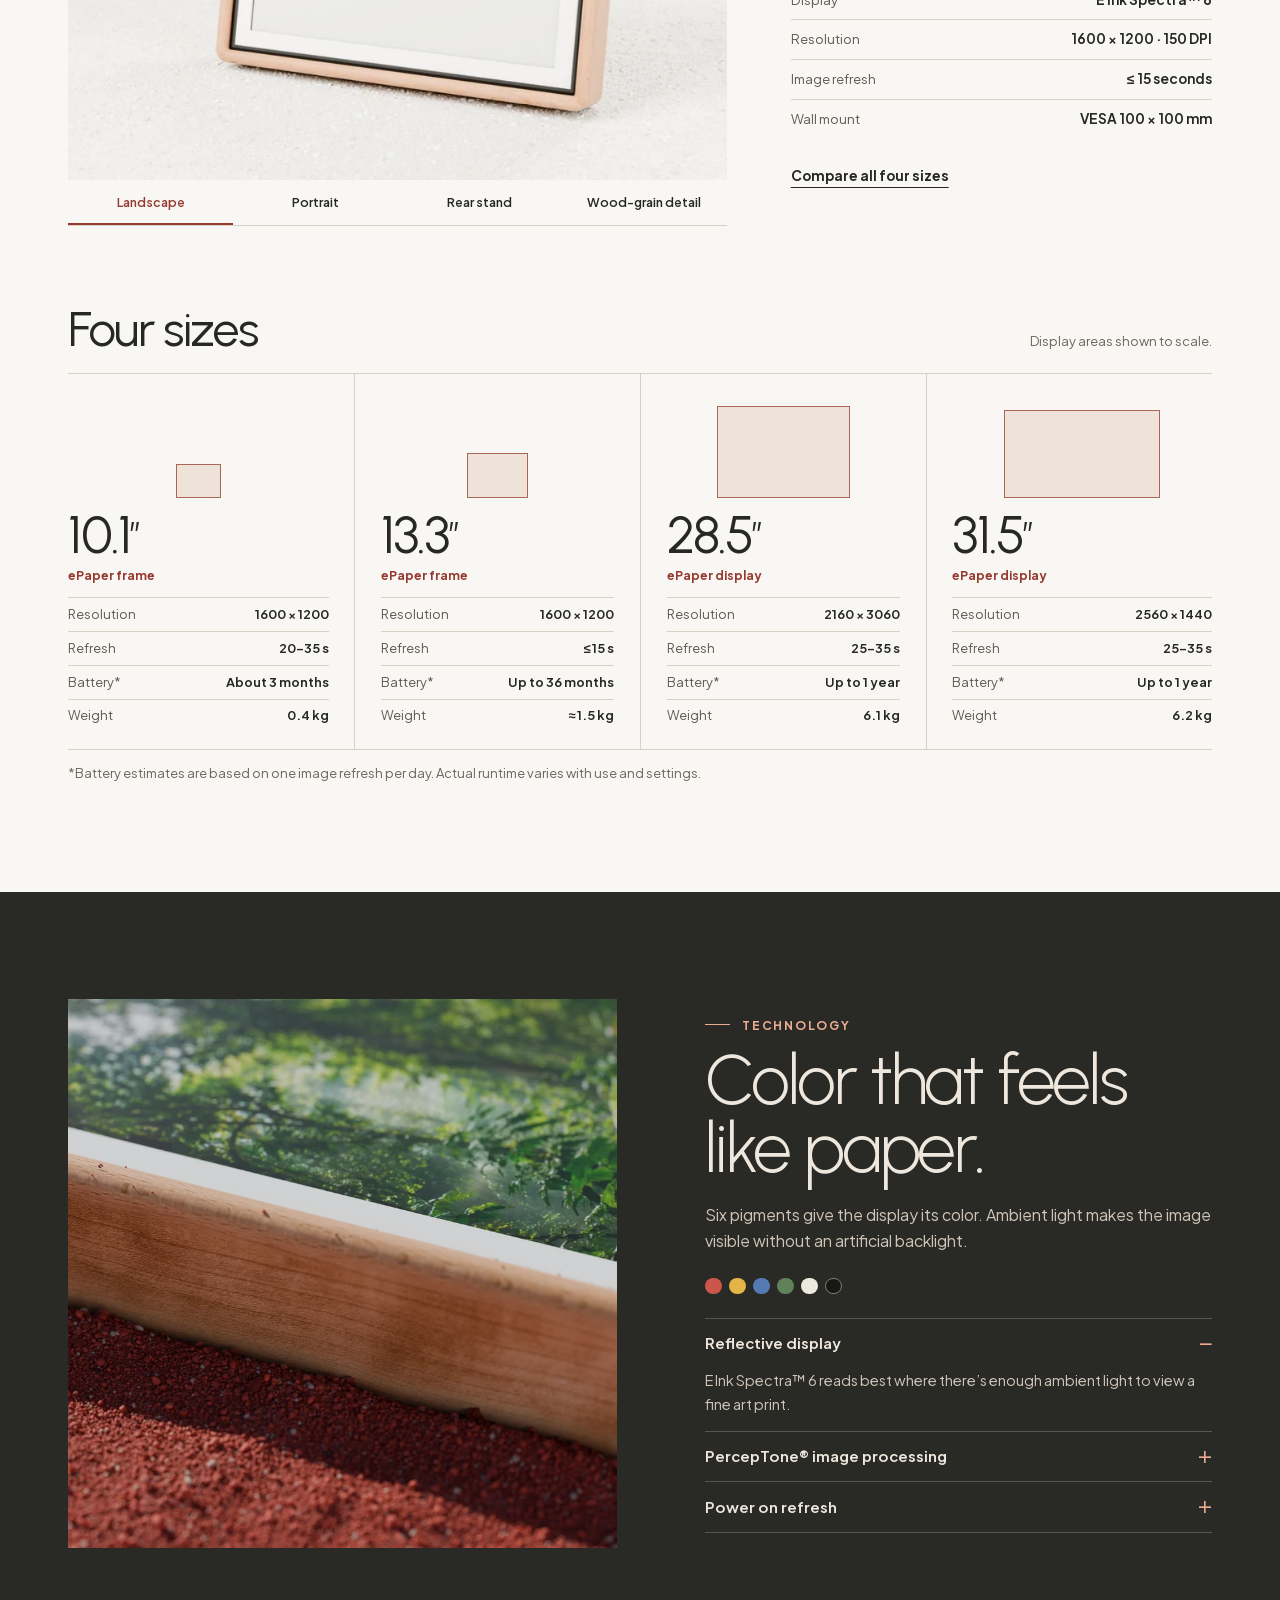
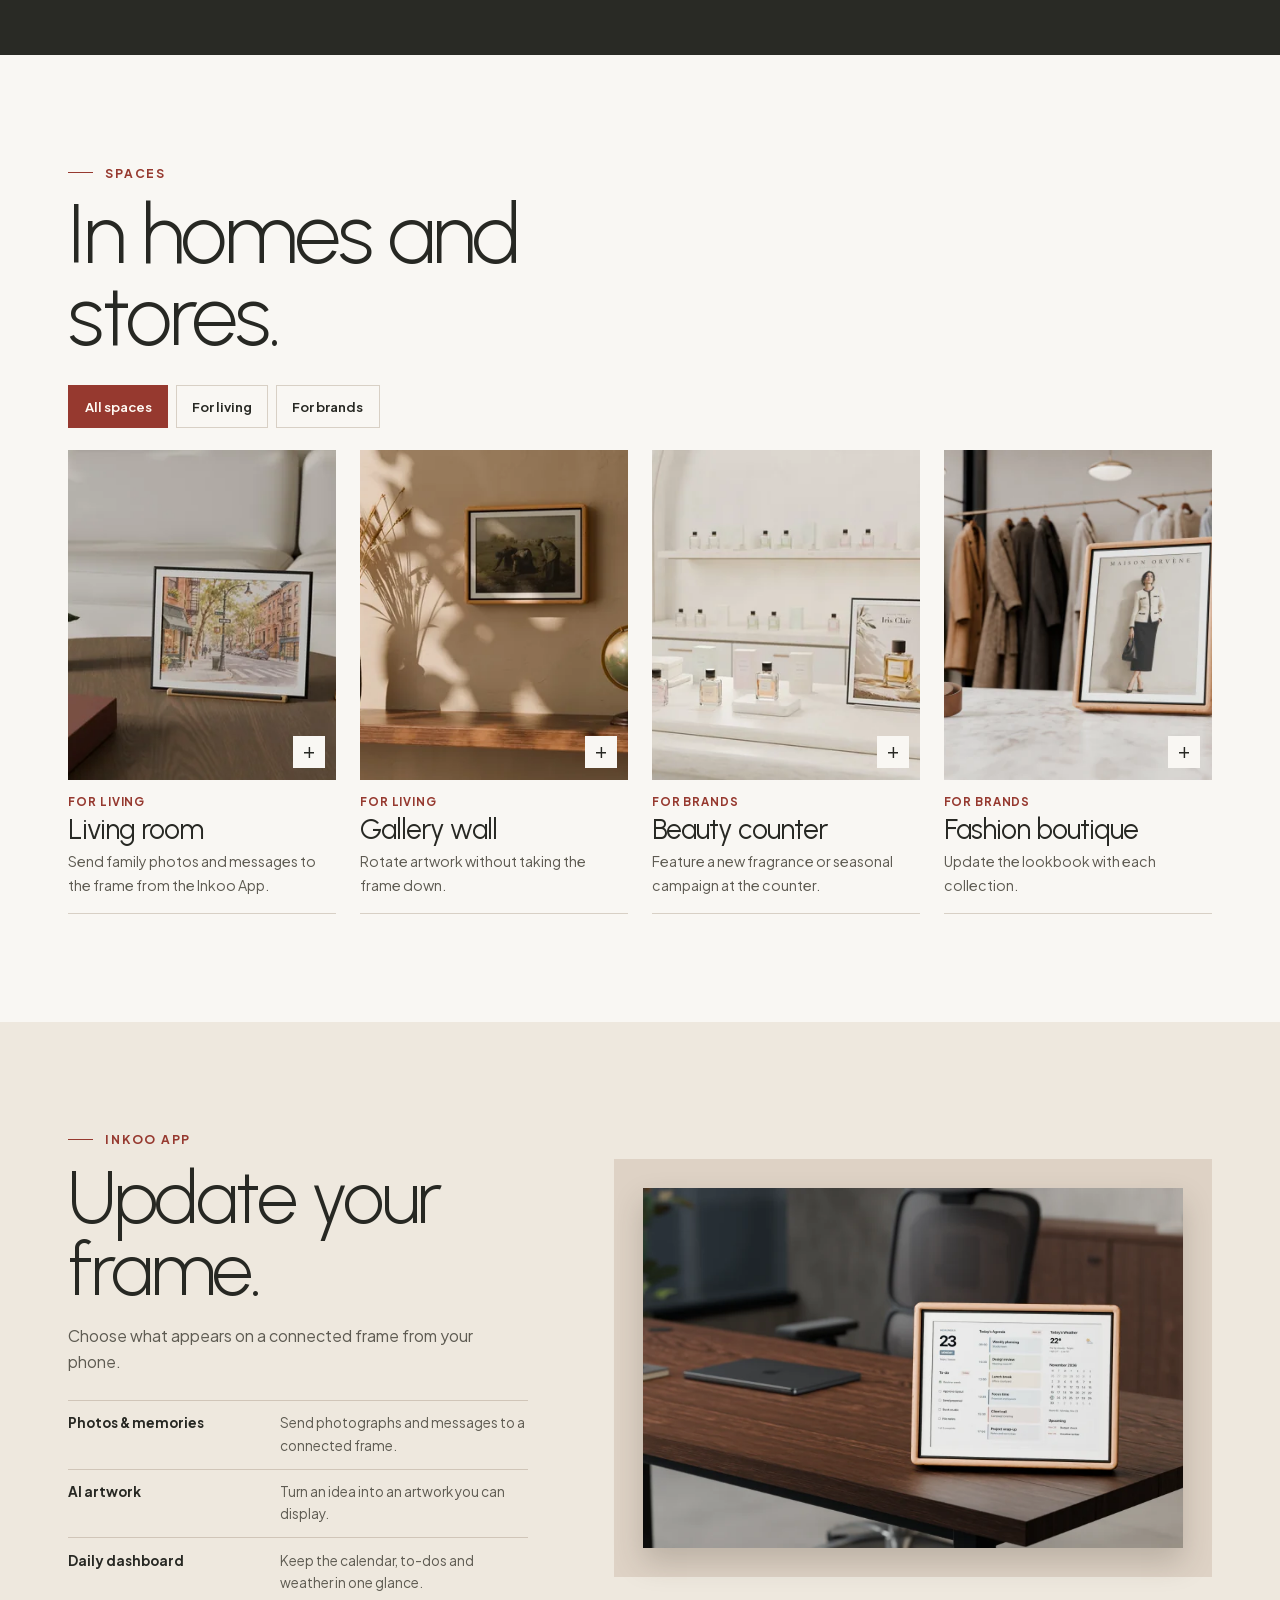
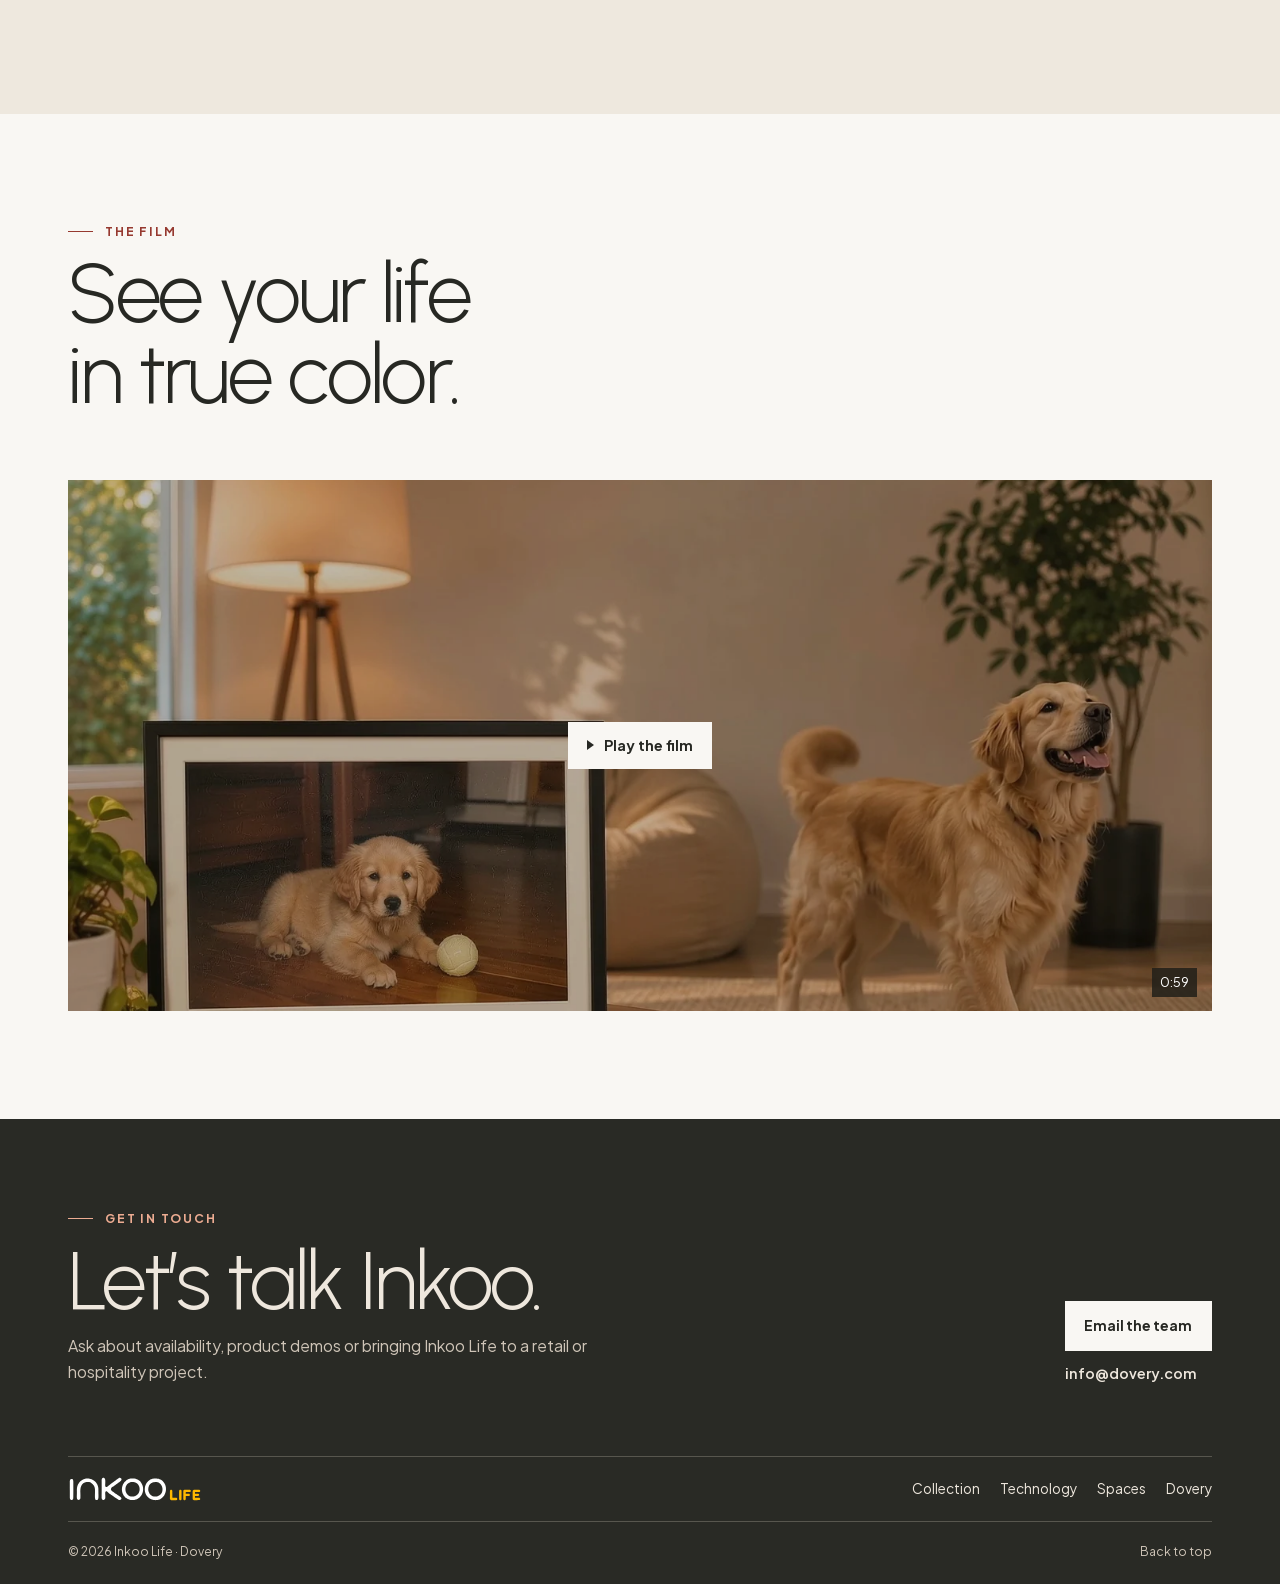
==== commit 09b78d0e: "Update renders, optimize angle switching, add FR/ES support, and refine editorial copy" ====
--- a/docs/index.html
+++ b/docs/index.html
@@ -5,18 +5,21 @@
   <meta name="viewport" content="width=device-width, initial-scale=1">
   <meta name="theme-color" content="#f9f7f3">
   <title>Inkoo Life — Color ePaper Frames by Dovery</title>
-  <meta name="description" content="Color ePaper frames with the look of print. Explore Inkoo Life by Dovery for homes, galleries and retail spaces.">
+  <meta name="description" content="Color ePaper frames with the quiet presence of print. Explore Inkoo Life by Dovery for homes, galleries and refined retail spaces.">
   <meta property="og:type" content="website">
   <meta property="og:site_name" content="Inkoo Life">
   <meta property="og:title" content="Inkoo Life — Color ePaper Frames by Dovery">
-  <meta property="og:description" content="Color ePaper frames with the look of print. Explore Inkoo Life by Dovery for homes, galleries and retail spaces.">
-  <meta property="og:image" content="https://jedieason.github.io/include-life-demo/assets/social.jpg">
+  <meta property="og:description" content="Color ePaper frames with the quiet presence of print. Explore Inkoo Life by Dovery for homes, galleries and refined retail spaces.">
+  <meta property="og:image" content="https://jedieason.github.io/inkoo-life-demo/assets/social.jpg">
   <meta property="og:locale" content="en_US">
-  <link rel="canonical" href="https://jedieason.github.io/include-life-demo/">
-  <link rel="alternate" hreflang="en" href="https://jedieason.github.io/include-life-demo/">
-  <link rel="alternate" hreflang="zh-Hant" href="https://jedieason.github.io/include-life-demo/zh/">
-  <link rel="alternate" hreflang="x-default" href="https://jedieason.github.io/include-life-demo/">
-  <link rel="icon" type="image/svg+xml" href="./assets/favicon.svg?v=2">
+  <link rel="canonical" href="https://jedieason.github.io/inkoo-life-demo/">
+  <link rel="alternate" hreflang="en" href="https://jedieason.github.io/inkoo-life-demo/">
+  <link rel="alternate" hreflang="zh-Hant" href="https://jedieason.github.io/inkoo-life-demo/zh/">
+  <link rel="alternate" hreflang="fr" href="https://jedieason.github.io/inkoo-life-demo/fr/">
+  <link rel="alternate" hreflang="es" href="https://jedieason.github.io/inkoo-life-demo/es/">
+  <link rel="alternate" hreflang="x-default" href="https://jedieason.github.io/inkoo-life-demo/">
+  <link rel="icon" type="image/svg+xml" href="./assets/favicon.svg?v=3">
+  <link rel="apple-touch-icon" href="./assets/favicon.svg?v=3">
   <link rel="preload" href="./assets/urbanist.woff2" as="font" type="font/woff2" crossorigin>
   <link rel="stylesheet" href="./style.css">
   <script src="./site.js" defer></script>
@@ -36,7 +39,18 @@
       </a>
       <nav class="nav nav-right" aria-label="Film, language and contact">
         <a href="#film">The Film</a>
-        <a class="language" href="./zh/" hreflang="zh-Hant" lang="zh-Hant">繁中</a>
+        <details class="lang-menu">
+        <summary class="lang-trigger" aria-haspopup="true" aria-label="Select language">
+          <span>EN</span>
+          <svg class="lang-chevron" width="10" height="6" viewBox="0 0 10 6" fill="none" stroke="currentColor" stroke-width="1.5" stroke-linecap="round" stroke-linejoin="round" aria-hidden="true"><path d="m1 1 4 4 4-4"/></svg>
+        </summary>
+        <div class="lang-dropdown" role="menu">
+          <a href="" class="lang-item is-active" hreflang="en" lang="en">English <span>EN</span></a>
+<a href="zh/" class="lang-item" hreflang="zh-Hant" lang="zh-Hant">繁體中文 <span>繁中</span></a>
+<a href="fr/" class="lang-item" hreflang="fr" lang="fr">Français <span>FR</span></a>
+<a href="es/" class="lang-item" hreflang="es" lang="es">Español <span>ES</span></a>
+        </div>
+      </details>
         <a class="nav-contact" href="#contact">Get in touch</a>
       </nav>
       <details class="mobile-menu">
@@ -47,7 +61,15 @@
           <a href="#spaces">Spaces</a>
           <a href="#film">The Film</a>
           <a href="#contact">Get in touch</a>
-          <a class="language" href="./zh/" hreflang="zh-Hant" lang="zh-Hant">繁中</a>
+          <div class="mobile-lang-wrap">
+        <span class="mobile-lang-title">Select language</span>
+        <div class="mobile-lang-grid">
+          <a href="" class="mobile-lang-btn is-active" hreflang="en" lang="en">EN</a>
+<a href="zh/" class="mobile-lang-btn" hreflang="zh-Hant" lang="zh-Hant">繁中</a>
+<a href="fr/" class="mobile-lang-btn" hreflang="fr" lang="fr">FR</a>
+<a href="es/" class="mobile-lang-btn" hreflang="es" lang="es">ES</a>
+        </div>
+      </div>
         </nav>
       </details>
     </div>
@@ -58,7 +80,7 @@
       <div class="hero-copy">
         <p class="eyebrow">Color ePaper frames by Dovery</p>
         <h1 class="hero-title" id="hero-title">Life, in<br>true <em>color.</em></h1>
-        <p class="hero-desc">Color ePaper frames for photographs, artwork and retail displays, with the matte finish of a print.</p>
+        <p class="hero-desc">Color ePaper frames for photographs, artwork and retail displays, with the gentle matte texture of an archival print.</p>
         <div class="hero-actions">
           <a class="button button-primary" href="#collection">Explore the collection</a>
           <a class="text-link play-link" href="#film"><span class="play-icon" aria-hidden="true"></span>Watch the film</a>
@@ -90,8 +112,11 @@
       </div>
       <div class="product">
         <div class="product-gallery" data-gallery>
-          <figure class="product-picture">
-            <img id="product-view" data-angle="landscape" src="./assets/landscape-1500.webp" srcset="./assets/landscape-900.webp 900w, ./assets/landscape-1500.webp 1500w" sizes="(max-width: 880px) 93vw, 54vw" width="1500" height="1000" loading="lazy" decoding="async" alt="Landscape view of the 13.3-inch Inkoo frame with a wood-grain finish and white mat">
+          <figure class="product-picture" id="product-view">
+            <img class="product-view is-active" data-angle="landscape" src="./assets/landscape-1500.webp" srcset="./assets/landscape-900.webp 900w, ./assets/landscape-1500.webp 1500w" sizes="(max-width: 880px) 93vw, 54vw" width="1500" height="1000" decoding="async" alt="Landscape view of the 13.3-inch Inkoo frame with a wood-grain finish and white mat">
+<img class="product-view" data-angle="portrait" src="./assets/portrait-1500.webp" srcset="./assets/portrait-900.webp 900w, ./assets/portrait-1500.webp 1500w" sizes="(max-width: 880px) 93vw, 54vw" width="1500" height="1000" decoding="async" alt="Portrait view of the 13.3-inch Inkoo frame">
+<img class="product-view" data-angle="rear" src="./assets/rear-1500.webp" srcset="./assets/rear-900.webp 900w, ./assets/rear-1500.webp 1500w" sizes="(max-width: 880px) 93vw, 54vw" width="1500" height="1000" decoding="async" alt="Back of the Inkoo frame with its stand extended">
+<img class="product-view" data-angle="joint" src="./assets/joint-1500.webp" srcset="./assets/joint-900.webp 900w, ./assets/joint-1500.webp 1500w" sizes="(max-width: 880px) 93vw, 54vw" width="1500" height="1000" decoding="async" alt="Close-up of the wood-grain corner and layered white mat">
           </figure>
           <div class="product-views" role="group" aria-label="Product view">
             <button type="button" aria-pressed="true" aria-controls="product-view" data-view="./assets/landscape" data-angle="landscape" data-alt="Landscape view of the 13.3-inch Inkoo frame with a wood-grain finish and white mat">Landscape</button>
@@ -103,7 +128,7 @@
         <div class="product-copy">
           <p class="eyebrow">Featured frame</p>
           <h3>Inkoo Frame <span>13.3″</span></h3>
-          <p>Finished in wood grain with a white mat. The rear stand supports portrait and landscape placement, and a VESA mount lets you hang it on a wall.</p>
+          <p>Finished in natural wood grain with a bevel-cut white mat. The rear stand supports portrait and landscape placement, and a VESA mount lets you hang it on a wall.</p>
           <dl class="product-spec">
             <div><dt>Display</dt><dd>E Ink Spectra™ 6</dd></div>
 <div><dt>Resolution</dt><dd>1600 × 1200 · 150 DPI</dd></div>
@@ -174,11 +199,11 @@
         <div class="tech-copy">
           <p class="eyebrow">Technology</p>
           <h2 id="tech-title">Color that feels<br>like paper.</h2>
-          <p class="tech-intro">Six pigments give the display its color. Ambient light makes the image visible without a backlight.</p>
+          <p class="tech-intro">Six pigments give the display its color. Ambient light makes the image visible without an artificial backlight.</p>
           <div class="swatches" role="img" aria-label="Six pigments: red, yellow, blue, green, white and black"><i></i><i></i><i></i><i></i><i></i><i></i></div>
-          <div class="tech-details"><details id="reflective-color" open><summary>Reflective display</summary><p>E Ink Spectra™ 6 reads best where there’s enough light to view a print.</p></details>
+          <div class="tech-details"><details id="reflective-color" open><summary>Reflective display</summary><p>E Ink Spectra™ 6 reads best where there’s enough ambient light to view a fine art print.</p></details>
 <details id="perceptone"><summary>PercepTone® image processing</summary><p>Dovery’s in-house image engine tunes whites, shadows, gradients and texture for the color ePaper palette.</p></details>
-<details id="bistable"><summary>Power on refresh</summary><p>The panel holds a still image without power. Refreshes and standby electronics draw power.</p></details></div>
+<details id="bistable"><summary>Power on refresh</summary><p>The panel holds a still image without drawing power. Refreshes and standby electronics draw power.</p></details></div>
         </div>
       </div>
     </section>
@@ -218,7 +243,7 @@
         </article>
 <article class="space-card" data-space="brands">
           <a class="space-image" href="./assets/boutique-1350.webp" data-scene data-title="Fashion boutique" data-description="Update the lookbook with each collection.">
-            <img src="./assets/boutique-580.webp" width="1536" height="1024" loading="lazy" decoding="async" alt="Fashion campaign displayed on an Inkoo panel inside a boutique">
+            <img src="./assets/boutique-580.webp" width="1350" height="900" loading="lazy" decoding="async" alt="Fashion campaign displayed on an Inkoo panel inside a boutique">
             <span class="expand-icon" aria-hidden="true">+</span>
           </a>
           <div class="space-copy"><p class="space-category">For brands</p><h3>Fashion boutique</h3><p>Update the lookbook with each collection.</p></div>
@@ -236,8 +261,7 @@
 <li><strong>Daily dashboard</strong><span>Keep the calendar, to-dos and weather in one glance.</span></li></ul>
         </div>
         <figure class="app-figure">
-          <img src="./assets/dashboard-1137.webp" srcset="./assets/dashboard-740.webp 740w, ./assets/dashboard-1137.webp 1137w" sizes="(max-width: 880px) 92vw, 46vw" width="1137" height="796" loading="lazy" decoding="async" alt="Example Inkoo dashboard with a daily agenda, to-do list, monthly calendar and weather">
-          <figcaption>Dashboard preview</figcaption>
+          <img src="./assets/dashboard-1137.webp" srcset="./assets/dashboard-740.webp 740w, ./assets/dashboard-1137.webp 1137w" sizes="(max-width: 880px) 92vw, 46vw" width="1137" height="758" loading="lazy" decoding="async" alt="Example Inkoo dashboard with a daily agenda, to-do list, monthly calendar and weather on a wooden executive desk">
         </figure>
       </div>
     </section>
@@ -292,7 +316,10 @@
   </dialog>
   <dialog class="media-dialog film-dialog" id="film-dialog" aria-labelledby="film-dialog-title">
     <div class="dialog-head"><h2 id="film-dialog-title">Play the film</h2><form method="dialog"><button class="dialog-close" type="submit" aria-label="Close">×</button></form></div>
-    <video controls playsinline preload="none"><track kind="captions" label="English" srclang="en" src="./assets/inkoo-film-en.vtt"><track kind="subtitles" label="繁體中文" srclang="zh-Hant" src="./assets/inkoo-film-zh.vtt"></video>
+    <video controls playsinline preload="none"><track kind="captions" label="English" srclang="en" src="./assets/inkoo-film-en.vtt" default>
+<track kind="subtitles" label="繁體中文" srclang="zh-Hant" src="./assets/inkoo-film-zh.vtt">
+<track kind="subtitles" label="Français" srclang="fr" src="./assets/inkoo-film-fr.vtt">
+<track kind="subtitles" label="Español" srclang="es" src="./assets/inkoo-film-es.vtt"></video>
   </dialog>
 </body>
 </html>
--- a/docs/style.css
+++ b/docs/style.css
@@ -104,7 +104,88 @@
 .nav a:hover, .nav a[aria-current="location"], .nav .nav-contact { color: var(--clay); }
 .nav .nav-contact { padding-inline: 1rem; border: 1px solid #b48174; min-height: 2.3rem; }
 .nav .nav-contact:hover { background: var(--clay); color: white; border-color: var(--clay); }
-.nav .language { letter-spacing: .035em; }
+.lang-menu {
+  position: relative;
+  display: inline-flex;
+  align-items: center;
+}
+.lang-menu summary {
+  display: inline-flex;
+  align-items: center;
+  gap: .35rem;
+  min-height: 2.75rem;
+  color: var(--ink);
+  font-size: .71rem;
+  font-weight: 700;
+  letter-spacing: .08em;
+  text-transform: uppercase;
+  cursor: pointer;
+  list-style: none;
+  transition: color .2s ease;
+  user-select: none;
+}
+.lang-menu summary::-webkit-details-marker { display: none; }
+.lang-menu summary:hover,
+.lang-menu[open] summary { color: var(--clay); }
+.lang-chevron {
+  width: .65rem;
+  height: .42rem;
+  transition: transform .2s ease;
+  stroke: currentColor;
+}
+.lang-menu[open] .lang-chevron {
+  transform: rotate(180deg);
+}
+.lang-dropdown {
+  position: absolute;
+  top: calc(100% + .25rem);
+  right: 0;
+  min-width: 10.5rem;
+  background: var(--paper);
+  border: 1px solid var(--rule);
+  box-shadow: 0 .75rem 2.25rem #00000015;
+  padding: .35rem 0;
+  z-index: 100;
+  display: grid;
+  animation: langFadeIn .18s ease-out;
+}
+@keyframes langFadeIn {
+  from { opacity: 0; transform: translateY(-4px); }
+  to { opacity: 1; transform: translateY(0); }
+}
+.lang-item {
+  display: flex !important;
+  align-items: center;
+  justify-content: space-between;
+  min-height: 2.35rem !important;
+  padding: .45rem 1rem !important;
+  color: var(--ink) !important;
+  font-size: .79rem !important;
+  font-weight: 600 !important;
+  letter-spacing: normal !important;
+  text-transform: none !important;
+  text-decoration: none;
+  transition: background .15s ease, color .15s ease;
+}
+.lang-item span {
+  font-size: .68rem;
+  color: var(--muted);
+  letter-spacing: .08em;
+  font-weight: 700;
+  text-transform: uppercase;
+}
+.lang-item:hover {
+  background: var(--surface);
+  color: var(--clay) !important;
+}
+.lang-item.is-active {
+  color: var(--clay) !important;
+  background: #f1ede5;
+  font-weight: 700 !important;
+}
+.lang-item.is-active span {
+  color: var(--clay);
+}
 .mobile-menu { display: none; }
 
 .hero {
@@ -178,9 +259,26 @@
   position: relative;
   overflow: hidden;
 }
-.product-picture img { position: absolute; inset: 0; width: 100%; height: 100%; object-fit: contain; }
+.product-picture img {
+  position: absolute;
+  inset: 0;
+  width: 100%;
+  height: 100%;
+  object-fit: contain;
+  opacity: 0;
+  pointer-events: none;
+  transition: opacity .2s ease-out;
+  will-change: opacity;
+}
 .product-picture img[data-angle="landscape"],
-.product-picture img[data-angle="portrait"] { object-fit: cover; }
+.product-picture img[data-angle="portrait"] {
+  object-fit: cover;
+}
+.product-picture img.is-active {
+  opacity: 1;
+  pointer-events: auto;
+  z-index: 1;
+}
 .product-views { display: none; grid-template-columns: repeat(4, minmax(0, 1fr)); border-bottom: 1px solid var(--rule); }
 .has-js .product-views { display: grid; }
 .product-views button { min-height: 2.85rem; border: 0; background: transparent; padding: .55rem .3rem; font-size: .78rem; font-weight: 600; }
@@ -326,7 +424,12 @@
   .mobile-nav { position: absolute; inset: 100% 0 auto; display: grid; background: var(--paper); border-bottom: 1px solid var(--rule); padding: .3rem var(--gutter) .85rem; }
   .mobile-nav a { display: flex; align-items: center; min-height: 2.85rem; border-bottom: 1px solid var(--rule); font-size: .95rem; }
   .mobile-nav a:hover { color: var(--clay); }
-  .mobile-nav .language { border-bottom: 0; }
+  .mobile-lang-wrap { padding-block: .9rem .35rem; display: grid; gap: .55rem; }
+  .mobile-lang-title { font-size: .68rem; letter-spacing: .12em; text-transform: uppercase; color: var(--muted); font-weight: 700; }
+  .mobile-lang-grid { display: grid; grid-template-columns: repeat(4, 1fr); gap: .45rem; }
+  .mobile-lang-btn { display: flex !important; align-items: center; justify-content: center; min-height: 2.45rem !important; border: 1px solid var(--rule) !important; background: transparent; font-size: .78rem !important; font-weight: 700 !important; text-align: center; text-decoration: none; color: var(--ink) !important; border-radius: 2px; transition: all .2s ease; border-bottom: 1px solid var(--rule) !important; }
+  .mobile-lang-btn:hover { border-color: var(--clay) !important; color: var(--clay) !important; }
+  .mobile-lang-btn.is-active { background: var(--clay) !important; border-color: var(--clay) !important; color: #fff !important; }
   .product, .tech-grid, .app-grid { grid-template-columns: minmax(0, 1fr); }
   .tech-copy { grid-row: 1; }
   .app-figure { max-width: 42rem; }
